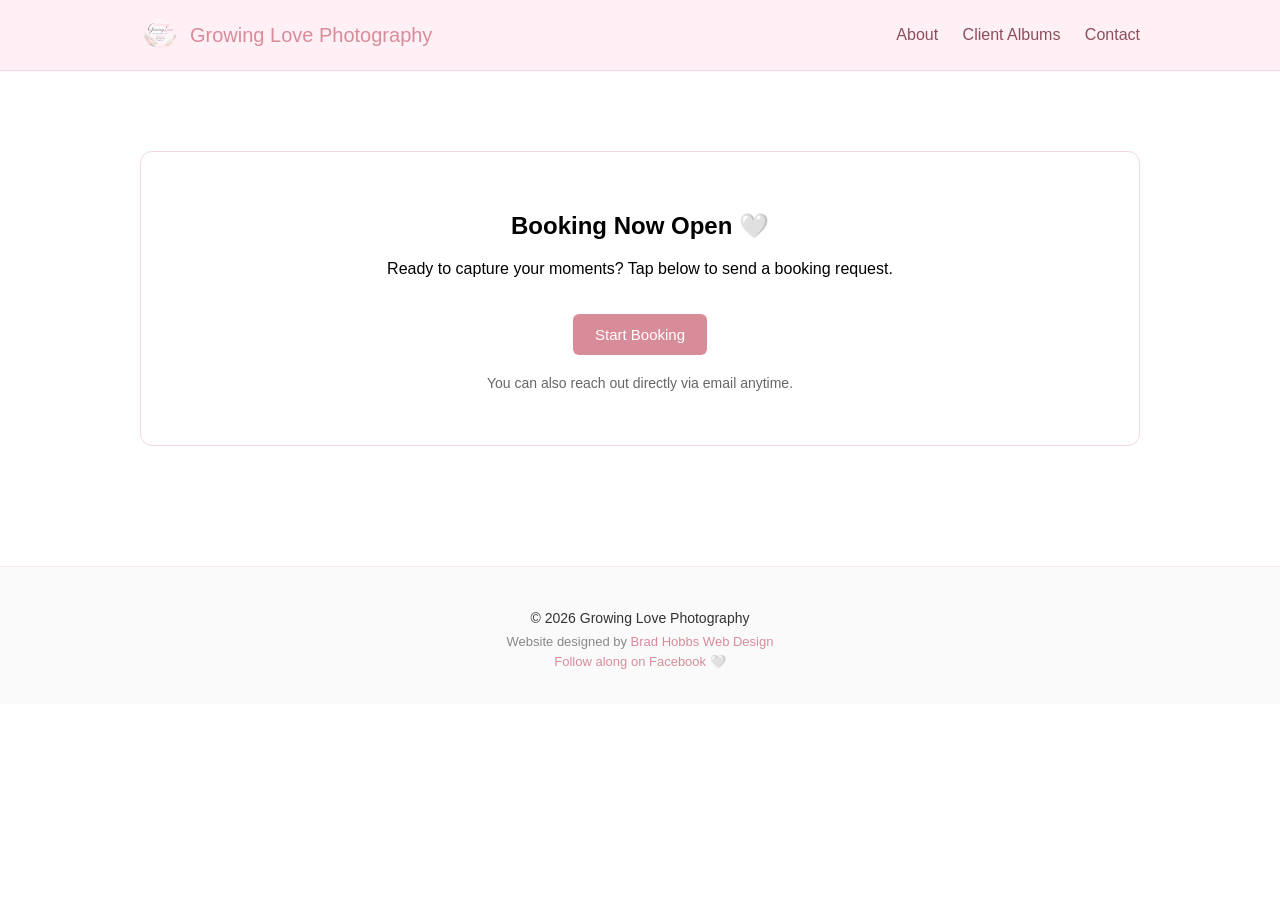
==== contact.html @ 384e5b33 "Update contact.html" ====
<!DOCTYPE html>
<html lang="en">
<head>
<meta charset="UTF-8">
<meta name="viewport" content="width=device-width, initial-scale=1.0">

<title>Contact | Growing Love Photography</title>

<style>
body {
    margin: 0;
    font-family: 'Segoe UI', sans-serif;
}

/* NAV */
nav {
    background: #fff0f5; /* soft pink */
    border-bottom: 1px solid #f3d6de;
}

.nav-inner {
    max-width: 1000px;
    margin: auto;
    padding: 15px 30px;
    display: flex;
    justify-content: space-between;
    align-items: center;
}

.logo-container {
    display: flex;
    align-items: center;
    gap: 10px;
}

.logo-container img {
    width: 40px;
    height: 40px;
    border-radius: 50%;
}

.logo-container span {
    font-size: 20px;
    color: #d88c9a;
}

nav a {
    margin-left: 20px;
    text-decoration: none;
    color: #8a4f5c;
    font-weight: 500;
}

    nav a:hover {
    color: #d88c9a;
}

.section {
    max-width: 1000px;
    margin: auto;
    padding: 80px 20px;
    text-align: center;
}

/* CARD */
.card {
     background: #ffffff;
    border: 1px solid #f3d6de;
    padding: 40px;
    border-radius: 12px;
}

/* BUTTON */
.email-btn {
    display: inline-block;
    margin-top: 20px;
    padding: 12px 22px;
    background: #d88c9a;
    color: white;
    text-decoration: none;
    border-radius: 6px;
    font-size: 15px;
}

    .email-btn:hover {
    opacity: 0.9;
}

/* FOOTER */
footer {
    background: #fafafa;
    margin-top: 40px;
    box-shadow: inset 0 1px 0 rgba(216,140,154,0.12);
}

.footer-inner {
    max-width: 1000px;
    margin: auto;
    padding: 30px 20px;
    text-align: center;
}

.footer-main {
    font-size: 14px;
    color: #333;
    margin-bottom: 8px;
}

.footer-sub {
    font-size: 13px;
    color: #888;
    margin: 5px 0;
}

footer a {
    color: #d88c9a;
    text-decoration: none;
    transition: opacity 0.2s ease;
}

footer a:hover {
    opacity: 0.7;
}
</style>
</head>

<body>

<!-- NAV -->
<nav>
    <div class="nav-inner">
        <div class="logo-container">
            <img src="logo.png" alt="Logo">
            <span>Growing Love Photography</span>
        </div>

        <div>
            <a href="index.html#about">About</a>
            <a href="index.html#albums">Client Albums</a>
            <a href="contact.html">Contact</a>
        </div>
    </div>
</nav>

<!-- CONTENT -->
<section class="section">
    <div class="card">
        <h2>Booking Now Open 🤍</h2>

        <p>
            Ready to capture your moments?  
            Tap below to send a booking request.
        </p>

        <!-- EMAIL BUTTON -->
        <a href="mailto:Samanthasr1994@gmail.com?subject=Booking Inquiry&body=Hi Samantha,%0A%0AI would love to book a session with Growing Love Photography.%0A%0AHere is my information:%0AName:%0APhone:%0ASession Type:%0APreferred Date:%0A%0AI look forward to hearing from you!"
           class="email-btn">
            Start Booking
        </a>

        <p style="margin-top:20px; font-size:14px; color:#666;">
            You can also reach out directly via email anytime.
        </p>
    </div>
</section>

<!-- FOOTER -->
<footer>
    <div class="footer-inner">
        <p class="footer-main">© <span id="year"></span> Growing Love Photography</p>

        <p class="footer-sub">
            Website designed by 
            <a href="https://brad-hobbswd.github.io/brad-hobbswd/" target="_blank">
                Brad Hobbs Web Design
            </a>
        </p>

        <p class="footer-sub">
            <a href="https://m.facebook.com/profile.php?id=61571003291121" target="_blank">
                Follow along on Facebook 🤍
            </a>
        </p>
    </div>
</footer>

<script>
document.getElementById("year").textContent = new Date().getFullYear();
</script>

</body>
</html>
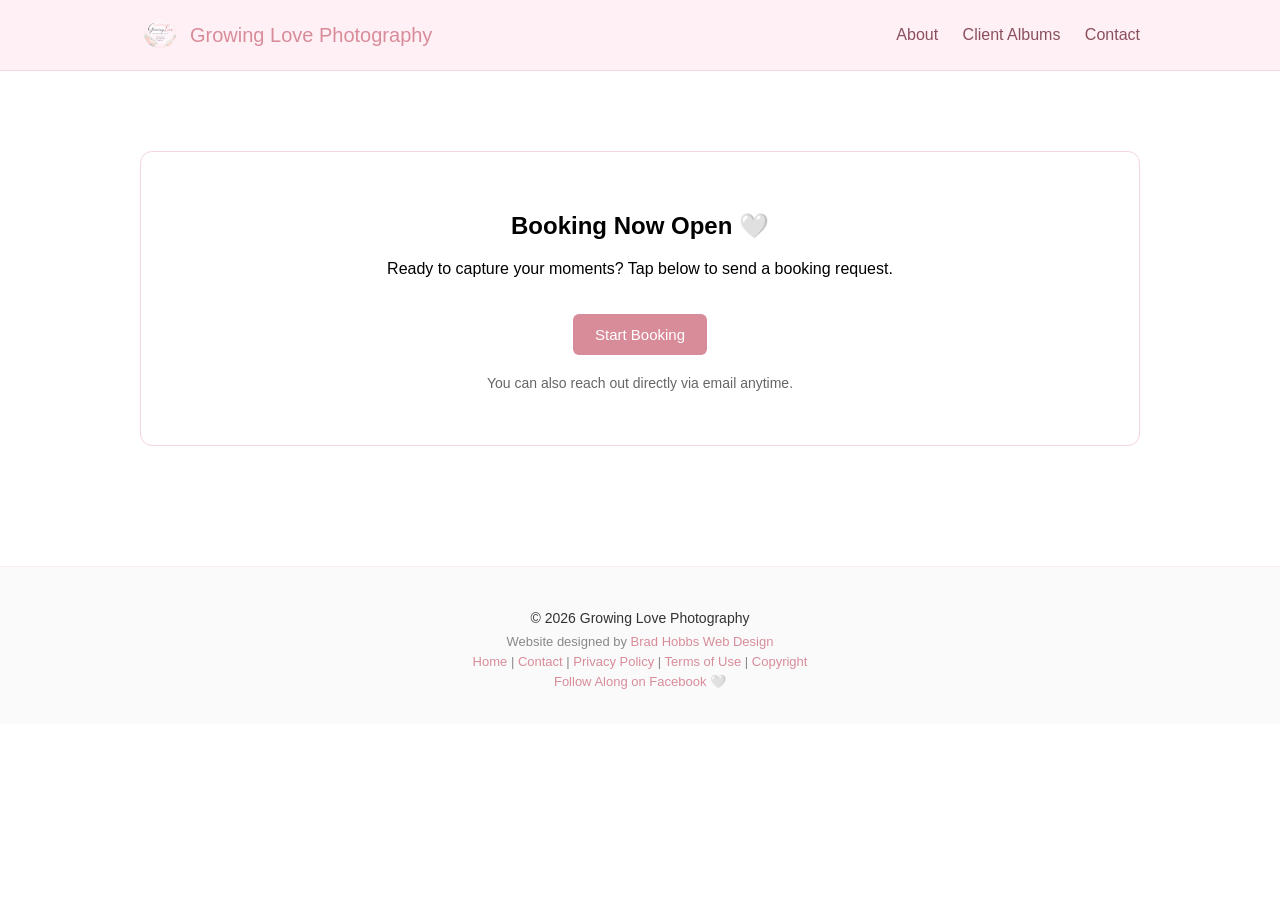
==== commit c0c1e100: "Update contact.html" ====
--- a/contact.html
+++ b/contact.html
@@ -167,20 +167,34 @@
 <!-- FOOTER -->
 <footer>
     <div class="footer-inner">
-        <p class="footer-main">© <span id="year"></span> Growing Love Photography</p>
+
+        <p class="footer-main">
+            © <span id="year"></span> Growing Love Photography
+        </p>
 
         <p class="footer-sub">
-            Website designed by 
-            <a href="https://brad-hobbswd.github.io/brad-hobbswd/" target="_blank">
+            Website designed by
+            <a href="https://brad-hobbswd.github.io/brad-hobbswd/" target="_blank" rel="noopener">
                 Brad Hobbs Web Design
             </a>
         </p>
 
         <p class="footer-sub">
-            <a href="https://m.facebook.com/profile.php?id=61571003291121" target="_blank">
-                Follow along on Facebook 🤍
+            <a href="index.html">Home</a> |
+            <a href="contact.html">Contact</a> |
+            <a href="privacy.html">Privacy Policy</a> |
+            <a href="terms.html">Terms of Use</a> |
+            <a href="copyright.html">Copyright</a>
+        </p>
+
+        <p class="footer-sub">
+            <a href="https://m.facebook.com/profile.php?id=61571003291121"
+               target="_blank"
+               rel="noopener">
+                Follow Along on Facebook 🤍
             </a>
         </p>
+
     </div>
 </footer>
 
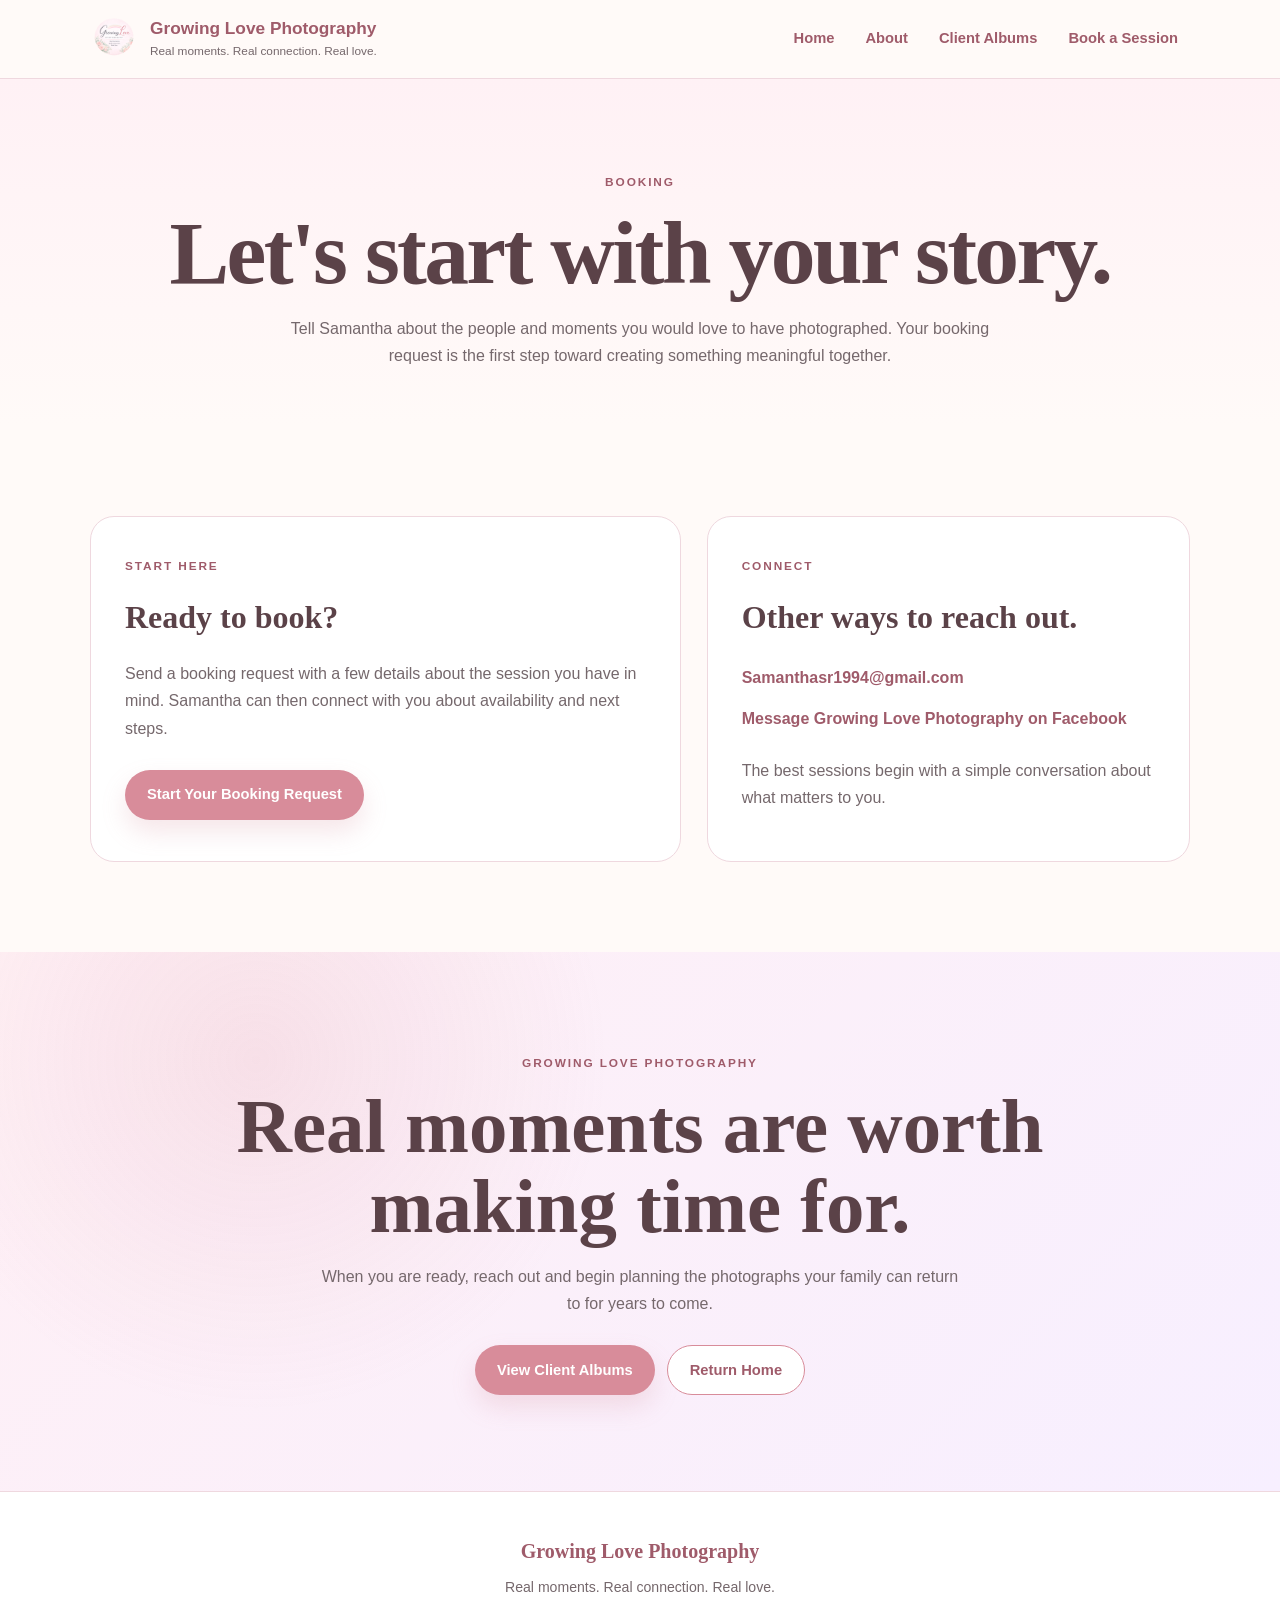
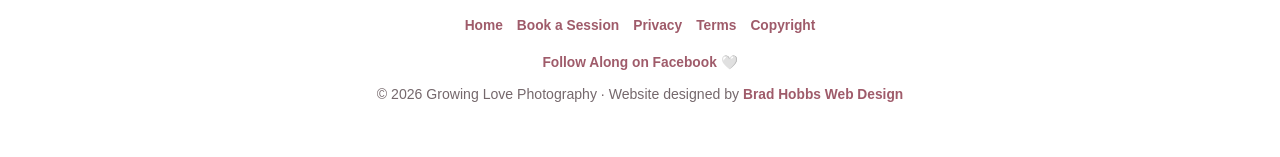
==== commit 277dfd97: "Redesign booking page with stronger conversion and contact experience" ====
--- a/contact.html
+++ b/contact.html
@@ -1,206 +1 @@
-<!DOCTYPE html>
-<html lang="en">
-<head>
-<meta charset="UTF-8">
-<meta name="viewport" content="width=device-width, initial-scale=1.0">
-
-<title>Contact | Growing Love Photography</title>
-
-<style>
-body {
-    margin: 0;
-    font-family: 'Segoe UI', sans-serif;
-}
-
-/* NAV */
-nav {
-    background: #fff0f5; /* soft pink */
-    border-bottom: 1px solid #f3d6de;
-}
-
-.nav-inner {
-    max-width: 1000px;
-    margin: auto;
-    padding: 15px 30px;
-    display: flex;
-    justify-content: space-between;
-    align-items: center;
-}
-
-.logo-container {
-    display: flex;
-    align-items: center;
-    gap: 10px;
-}
-
-.logo-container img {
-    width: 40px;
-    height: 40px;
-    border-radius: 50%;
-}
-
-.logo-container span {
-    font-size: 20px;
-    color: #d88c9a;
-}
-
-nav a {
-    margin-left: 20px;
-    text-decoration: none;
-    color: #8a4f5c;
-    font-weight: 500;
-}
-
-    nav a:hover {
-    color: #d88c9a;
-}
-
-.section {
-    max-width: 1000px;
-    margin: auto;
-    padding: 80px 20px;
-    text-align: center;
-}
-
-/* CARD */
-.card {
-     background: #ffffff;
-    border: 1px solid #f3d6de;
-    padding: 40px;
-    border-radius: 12px;
-}
-
-/* BUTTON */
-.email-btn {
-    display: inline-block;
-    margin-top: 20px;
-    padding: 12px 22px;
-    background: #d88c9a;
-    color: white;
-    text-decoration: none;
-    border-radius: 6px;
-    font-size: 15px;
-}
-
-    .email-btn:hover {
-    opacity: 0.9;
-}
-
-/* FOOTER */
-footer {
-    background: #fafafa;
-    margin-top: 40px;
-    box-shadow: inset 0 1px 0 rgba(216,140,154,0.12);
-}
-
-.footer-inner {
-    max-width: 1000px;
-    margin: auto;
-    padding: 30px 20px;
-    text-align: center;
-}
-
-.footer-main {
-    font-size: 14px;
-    color: #333;
-    margin-bottom: 8px;
-}
-
-.footer-sub {
-    font-size: 13px;
-    color: #888;
-    margin: 5px 0;
-}
-
-footer a {
-    color: #d88c9a;
-    text-decoration: none;
-    transition: opacity 0.2s ease;
-}
-
-footer a:hover {
-    opacity: 0.7;
-}
-</style>
-</head>
-
-<body>
-
-<!-- NAV -->
-<nav>
-    <div class="nav-inner">
-        <div class="logo-container">
-            <img src="logo.png" alt="Logo">
-            <span>Growing Love Photography</span>
-        </div>
-
-        <div>
-            <a href="index.html#about">About</a>
-            <a href="index.html#albums">Client Albums</a>
-            <a href="contact.html">Contact</a>
-        </div>
-    </div>
-</nav>
-
-<!-- CONTENT -->
-<section class="section">
-    <div class="card">
-        <h2>Booking Now Open 🤍</h2>
-
-        <p>
-            Ready to capture your moments?  
-            Tap below to send a booking request.
-        </p>
-
-        <!-- EMAIL BUTTON -->
-        <a href="mailto:Samanthasr1994@gmail.com?subject=Booking Inquiry&body=Hi Samantha,%0A%0AI would love to book a session with Growing Love Photography.%0A%0AHere is my information:%0AName:%0APhone:%0ASession Type:%0APreferred Date:%0A%0AI look forward to hearing from you!"
-           class="email-btn">
-            Start Booking
-        </a>
-
-        <p style="margin-top:20px; font-size:14px; color:#666;">
-            You can also reach out directly via email anytime.
-        </p>
-    </div>
-</section>
-
-<!-- FOOTER -->
-<footer>
-    <div class="footer-inner">
-
-        <p class="footer-main">
-            © <span id="year"></span> Growing Love Photography
-        </p>
-
-        <p class="footer-sub">
-            Website designed by
-            <a href="https://brad-hobbswd.github.io/brad-hobbswd/" target="_blank" rel="noopener">
-                Brad Hobbs Web Design
-            </a>
-        </p>
-
-        <p class="footer-sub">
-            <a href="index.html">Home</a> |
-            <a href="contact.html">Contact</a> |
-            <a href="privacy.html">Privacy Policy</a> |
-            <a href="terms.html">Terms of Use</a> |
-            <a href="copyright.html">Copyright</a>
-        </p>
-
-        <p class="footer-sub">
-            <a href="https://m.facebook.com/profile.php?id=61571003291121"
-               target="_blank"
-               rel="noopener">
-                Follow Along on Facebook 🤍
-            </a>
-        </p>
-
-    </div>
-</footer>
-
-<script>
-document.getElementById("year").textContent = new Date().getFullYear();
-</script>
-
-</body>
-</html>
+<!DOCTYPE html><html lang="en"><head><meta charset="UTF-8"><meta name="viewport" content="width=device-width,initial-scale=1"><meta name="description" content="Contact Growing Love Photography to begin planning your photography session."><meta name="theme-color" content="#d88c9a"><link rel="icon" href="logo.png"><link rel="stylesheet" href="styles.css"><title>Book a Session | Growing Love Photography</title></head><body><header class="site-header"><div class="nav"><a class="brand" href="index.html"><img src="logo.png" alt="Growing Love Photography logo"><span><strong>Growing Love Photography</strong><span>Real moments. Real connection. Real love.</span></span></a><button class="menu-toggle" onclick="toggleMenu()" aria-label="Open navigation">☰</button><nav class="nav-links" id="navLinks"><a href="index.html">Home</a><a href="#about">About</a><a href="#albums">Client Albums</a><a href="contact.html">Book a Session</a></nav></div></header><main><section class="page-hero"><div class="container"><div class="eyebrow">Booking</div><h1 class="page-title">Let's start with your story.</h1><p>Tell Samantha about the people and moments you would love to have photographed. Your booking request is the first step toward creating something meaningful together.</p></div></section><section class="section"><div class="container contact-grid"><div class="contact-card"><div class="eyebrow">Start Here</div><h2>Ready to book?</h2><p>Send a booking request with a few details about the session you have in mind. Samantha can then connect with you about availability and next steps.</p><div class="btn-row"><a class="btn btn-primary" href="mailto:Samanthasr1994@gmail.com?subject=Growing%20Love%20Photography%20Booking%20Inquiry&body=Hi%20Samantha%2C%0A%0AI%20would%20love%20to%20book%20a%20session%20with%20Growing%20Love%20Photography.%0A%0AName%3A%0APhone%3A%0ASession%20or%20occasion%3A%0APreferred%20date%20or%20timeframe%3A%0AAnything%20you%20would%20like%20me%20to%20know%3A%0A%0AThank%20you!">Start Your Booking Request</a></div></div><aside class="info-card"><div class="eyebrow">Connect</div><h2>Other ways to reach out.</h2><div class="info-list"><a href="mailto:Samanthasr1994@gmail.com">Samanthasr1994@gmail.com</a><a href="https://m.facebook.com/profile.php?id=61571003291121" target="_blank" rel="noopener">Message Growing Love Photography on Facebook</a></div><p style="margin-top:24px">The best sessions begin with a simple conversation about what matters to you.</p></aside></div></section><section class="cta"><div class="container cta-box"><div class="eyebrow">Growing Love Photography</div><h2>Real moments are worth making time for.</h2><p>When you are ready, reach out and begin planning the photographs your family can return to for years to come.</p><div class="btn-row" style="justify-content:center"><a class="btn btn-primary" href="index.html#albums">View Client Albums</a><a class="btn btn-secondary" href="index.html">Return Home</a></div></div></section></main><footer class="site-footer"><div class="footer"><strong>Growing Love Photography</strong><p>Real moments. Real connection. Real love.</p><div class="footer-links"><a href="index.html">Home</a><a href="contact.html">Book a Session</a><a href="privacy.html">Privacy</a><a href="terms.html">Terms</a><a href="copyright.html">Copyright</a></div><p><a href="https://m.facebook.com/profile.php?id=61571003291121" target="_blank" rel="noopener">Follow Along on Facebook 🤍</a></p><p>© <span id="year"></span> Growing Love Photography · Website designed by <a href="https://brad-hobbswd.github.io/brad-hobbswd/" target="_blank" rel="noopener">Brad Hobbs Web Design</a></p></div></footer><script>function toggleMenu(){document.getElementById("navLinks").classList.toggle("active")}document.getElementById("year").textContent=new Date().getFullYear();</script></body></html>
--- a/styles.css
+++ b/styles.css
@@ -0,0 +1 @@
+:root{--rose:#d88c9a;--rose-deep:#9f5b6a;--blush:#fff1f5;--cream:#fffaf8;--lavender:#f4edff;--ink:#3f3538;--muted:#75686c;--line:#efd8df;--white:#fff}*{box-sizing:border-box}html{scroll-behavior:smooth}body{margin:0;font-family:"Segoe UI",Arial,sans-serif;color:var(--ink);background:var(--cream);line-height:1.7}img{display:block;max-width:100%}a{color:inherit}.container{width:min(1100px,calc(100% - 40px));margin:auto}.site-header{position:sticky;top:0;z-index:100;background:rgba(255,250,248,.94);backdrop-filter:blur(12px);border-bottom:1px solid var(--line)}.nav{width:min(1100px,calc(100% - 40px));min-height:78px;margin:auto;display:flex;align-items:center;justify-content:space-between;gap:22px}.brand{display:flex;align-items:center;gap:12px;text-decoration:none}.brand img{width:48px;height:48px;object-fit:contain;border-radius:50%}.brand strong{display:block;color:var(--rose-deep);font-size:1.08rem;line-height:1.1}.brand span{display:block;font-size:.74rem;color:var(--muted);margin-top:3px}.nav-links{display:flex;align-items:center;gap:7px}.nav-links a{text-decoration:none;color:var(--rose-deep);font-weight:700;font-size:.92rem;padding:9px 12px;border-radius:999px}.nav-links a:hover,.nav-links a.active{background:var(--blush);color:var(--rose)}.menu-toggle{display:none;background:transparent;border:0;font-size:1.45rem;color:var(--rose-deep)}.hero{padding:28px 0 82px;background:linear-gradient(180deg,#fff5f7 0%,var(--cream) 82%)}.hero-grid{display:grid;grid-template-columns:1.05fr .95fr;gap:56px;align-items:center}.eyebrow{display:inline-block;color:var(--rose-deep);font-size:.74rem;font-weight:850;letter-spacing:.16em;text-transform:uppercase;margin-bottom:14px}.hero h1,.section-title,.page-title{font-family:Georgia,serif;color:#5b4248;line-height:1.04;letter-spacing:-.03em}.hero h1{font-size:clamp(3rem,6vw,5.7rem);margin:0 0 22px}.hero p{color:var(--muted);font-size:1.08rem;max-width:620px}.hero-art{position:relative}.hero-art img{width:100%;min-height:440px;object-fit:cover;border-radius:28px;box-shadow:0 24px 60px rgba(111,69,80,.16)}.hero-note{position:absolute;left:-24px;bottom:26px;max-width:250px;background:var(--white);border:1px solid var(--line);border-radius:18px;padding:18px 20px;box-shadow:0 16px 38px rgba(111,69,80,.12)}.hero-note strong{display:block;color:var(--rose-deep);font-family:Georgia,serif;font-size:1.1rem}.hero-note span{display:block;color:var(--muted);font-size:.84rem;line-height:1.45;margin-top:4px}.btn-row{display:flex;gap:12px;flex-wrap:wrap;margin-top:28px}.btn{display:inline-flex;align-items:center;justify-content:center;min-height:50px;padding:0 22px;border-radius:999px;text-decoration:none;font-weight:800;font-size:.92rem;transition:.2s}.btn:hover{transform:translateY(-2px)}.btn-primary{background:var(--rose);color:#fff;box-shadow:0 12px 25px rgba(216,140,154,.22)}.btn-secondary{border:1px solid var(--rose);color:var(--rose-deep);background:#fff}.trust-bar{background:#fff;border-top:1px solid var(--line);border-bottom:1px solid var(--line)}.trust-items{display:grid;grid-template-columns:repeat(3,1fr);gap:20px;padding:23px 0}.trust-item{text-align:center}.trust-item strong{display:block;color:var(--rose-deep);font-family:Georgia,serif;font-size:1.05rem}.trust-item span{display:block;color:var(--muted);font-size:.85rem}.section{padding:90px 0}.section-soft{background:linear-gradient(180deg,var(--blush),#fff)}.section-lavender{background:linear-gradient(180deg,var(--lavender),#fff)}.section-head{max-width:720px;margin:0 auto 44px;text-align:center}.section-title{font-size:clamp(2.5rem,5vw,4.4rem);margin:0 0 16px}.section-head p,.copy p{color:var(--muted)}.story-grid{display:grid;grid-template-columns:.85fr 1.15fr;gap:56px;align-items:center}.story-photo{padding:10px;background:#fff;border:1px solid var(--line);border-radius:28px;box-shadow:0 20px 45px rgba(111,69,80,.08)}.story-photo img{width:100%;border-radius:20px;max-height:620px;object-fit:cover}.copy h2{font-family:Georgia,serif;font-size:clamp(2.2rem,4vw,3.8rem);line-height:1.08;color:#5b4248;margin:0 0 18px}.copy p{margin:0 0 15px}.specialties{display:grid;grid-template-columns:repeat(3,1fr);gap:18px}.specialty{overflow:hidden;background:#fff;border:1px solid var(--line);border-radius:22px;box-shadow:0 12px 28px rgba(111,69,80,.06)}.specialty img{width:100%;height:280px;object-fit:cover}.specialty div{padding:22px}.specialty h3{font-family:Georgia,serif;color:#5b4248;font-size:1.5rem;margin:0 0 7px}.specialty p{margin:0;color:var(--muted);font-size:.93rem}.process{display:grid;grid-template-columns:repeat(3,1fr);gap:18px}.process-card{background:#fff;border:1px solid var(--line);border-radius:20px;padding:28px}.process-card .num{color:var(--rose);font-weight:900;font-size:.76rem;letter-spacing:.14em}.process-card h3{font-family:Georgia,serif;font-size:1.45rem;color:#5b4248;margin:14px 0 8px}.process-card p{margin:0;color:var(--muted);font-size:.94rem}.albums{display:grid;grid-template-columns:repeat(3,1fr);gap:22px}.album{background:#fff;border:1px solid var(--line);border-radius:22px;padding:10px;text-align:left;overflow:hidden;box-shadow:0 12px 28px rgba(111,69,80,.06);cursor:pointer;transition:.2s}.album:hover{transform:translateY(-4px)}.album img{width:100%;height:270px;object-fit:cover;border-radius:15px}.album-copy{padding:16px 10px 10px}.album-copy strong{display:block;font-family:Georgia,serif;font-size:1.25rem;color:#5b4248}.album-copy span{color:var(--muted);font-size:.88rem}.cta{padding:96px 0;background:radial-gradient(circle at 20% 20%,rgba(216,140,154,.16),transparent 22rem),linear-gradient(135deg,#fff0f5,#f7efff)}.cta-box{max-width:820px;margin:auto;text-align:center}.cta-box h2{font-family:Georgia,serif;font-size:clamp(2.8rem,6vw,5rem);line-height:1.04;color:#5b4248;margin:0 0 16px}.cta-box p{color:var(--muted);max-width:650px;margin:auto}.contact-grid{display:grid;grid-template-columns:1.1fr .9fr;gap:26px}.contact-card,.info-card{background:#fff;border:1px solid var(--line);border-radius:24px;padding:34px}.contact-card h2,.info-card h2{font-family:Georgia,serif;color:#5b4248;font-size:2rem;margin:0 0 12px}.contact-card p,.info-card p{color:var(--muted)}.info-list{display:grid;gap:14px;margin-top:20px}.info-list a{color:var(--rose-deep);font-weight:700;text-decoration:none}.page-hero{padding:88px 0 56px;text-align:center;background:linear-gradient(180deg,var(--blush),var(--cream))}.page-title{font-size:clamp(3rem,7vw,5.8rem);margin:0 0 16px}.page-hero p{max-width:700px;margin:auto;color:var(--muted)}.legal{max-width:850px;margin:auto;padding:70px 0}.legal h2{font-family:Georgia,serif;color:var(--rose-deep);margin-top:34px}.legal p,.legal li{color:#5f5558}.gallery-page{padding:36px 0 70px}.gallery-banner{width:100%;max-height:430px;object-fit:cover;border-radius:24px}.back-link{display:inline-block;color:var(--rose-deep);font-weight:800;text-decoration:none;margin-bottom:18px}.gallery-actions{display:flex;justify-content:center;gap:12px;flex-wrap:wrap;margin:28px 0}.gallery-actions button{border:1px solid var(--rose);background:#fff;color:var(--rose-deep);border-radius:999px;padding:12px 18px;font-weight:800;cursor:pointer}.gallery-actions button:last-child{background:var(--rose);color:#fff}.gallery{display:grid;grid-template-columns:repeat(4,1fr);gap:14px}.gallery img{width:100%;height:270px;object-fit:cover;border-radius:14px;cursor:pointer;transition:.2s}.gallery img:hover{transform:scale(1.02)}#slideshow{display:none;position:fixed;inset:0;background:rgba(24,18,20,.96);justify-content:center;align-items:center;z-index:9999}#slideshow img{max-width:88%;max-height:84%;border-radius:16px;object-fit:contain}.nav-btn,.close{position:absolute;color:#fff;cursor:pointer;font-size:2rem}.prev{left:24px}.next{right:24px}.close{right:24px;top:18px}.site-footer{background:#fff;border-top:1px solid var(--line)}.footer{width:min(1100px,calc(100% - 40px));margin:auto;padding:42px 0;text-align:center}.footer strong{display:block;color:var(--rose-deep);font-family:Georgia,serif;font-size:1.25rem}.footer p{color:var(--muted);font-size:.88rem;margin:8px 0}.footer-links{display:flex;justify-content:center;gap:14px;flex-wrap:wrap;margin:14px 0}.footer a{color:var(--rose-deep);text-decoration:none;font-size:.86rem;font-weight:700}.modal{display:none;position:fixed;inset:0;background:rgba(30,20,24,.58);align-items:center;justify-content:center;z-index:9999}.modal-content{background:#fff;padding:30px;border-radius:22px;text-align:center;width:min(420px,calc(100% - 40px));box-shadow:0 25px 60px rgba(0,0,0,.18)}.modal-content input{width:100%;padding:13px;border:1px solid var(--line);border-radius:12px;margin:14px 0;font:inherit}.modal-content button{background:var(--rose);color:#fff;border:0;border-radius:999px;padding:12px 20px;font-weight:800;cursor:pointer}@media(max-width:900px){.hero-grid,.story-grid,.contact-grid{grid-template-columns:1fr;gap:36px}.hero{padding-top:46px}.hero-art{order:-1}.hero-note{left:18px}.specialties,.albums,.process{grid-template-columns:1fr 1fr}.gallery{grid-template-columns:repeat(2,1fr)}}@media(max-width:680px){.container,.nav,.footer{width:min(100% - 28px,1100px)}.nav{min-height:68px}.menu-toggle{display:block}.nav-links{display:none;position:absolute;left:14px;right:14px;top:68px;background:#fff;border:1px solid var(--line);padding:12px;flex-direction:column;box-shadow:0 18px 40px rgba(111,69,80,.12)}.nav-links.active{display:flex}.nav-links a{text-align:center}.hero h1{font-size:3.4rem}.hero-art img{min-height:350px}.hero-note{position:static;margin:14px 14px 0}.trust-items,.specialties,.albums,.process{grid-template-columns:1fr}.section{padding:70px 0}.gallery{grid-template-columns:1fr}.gallery img{height:auto;max-height:none}.gallery-banner{border-radius:18px}.prev{left:10px}.next{right:10px}}
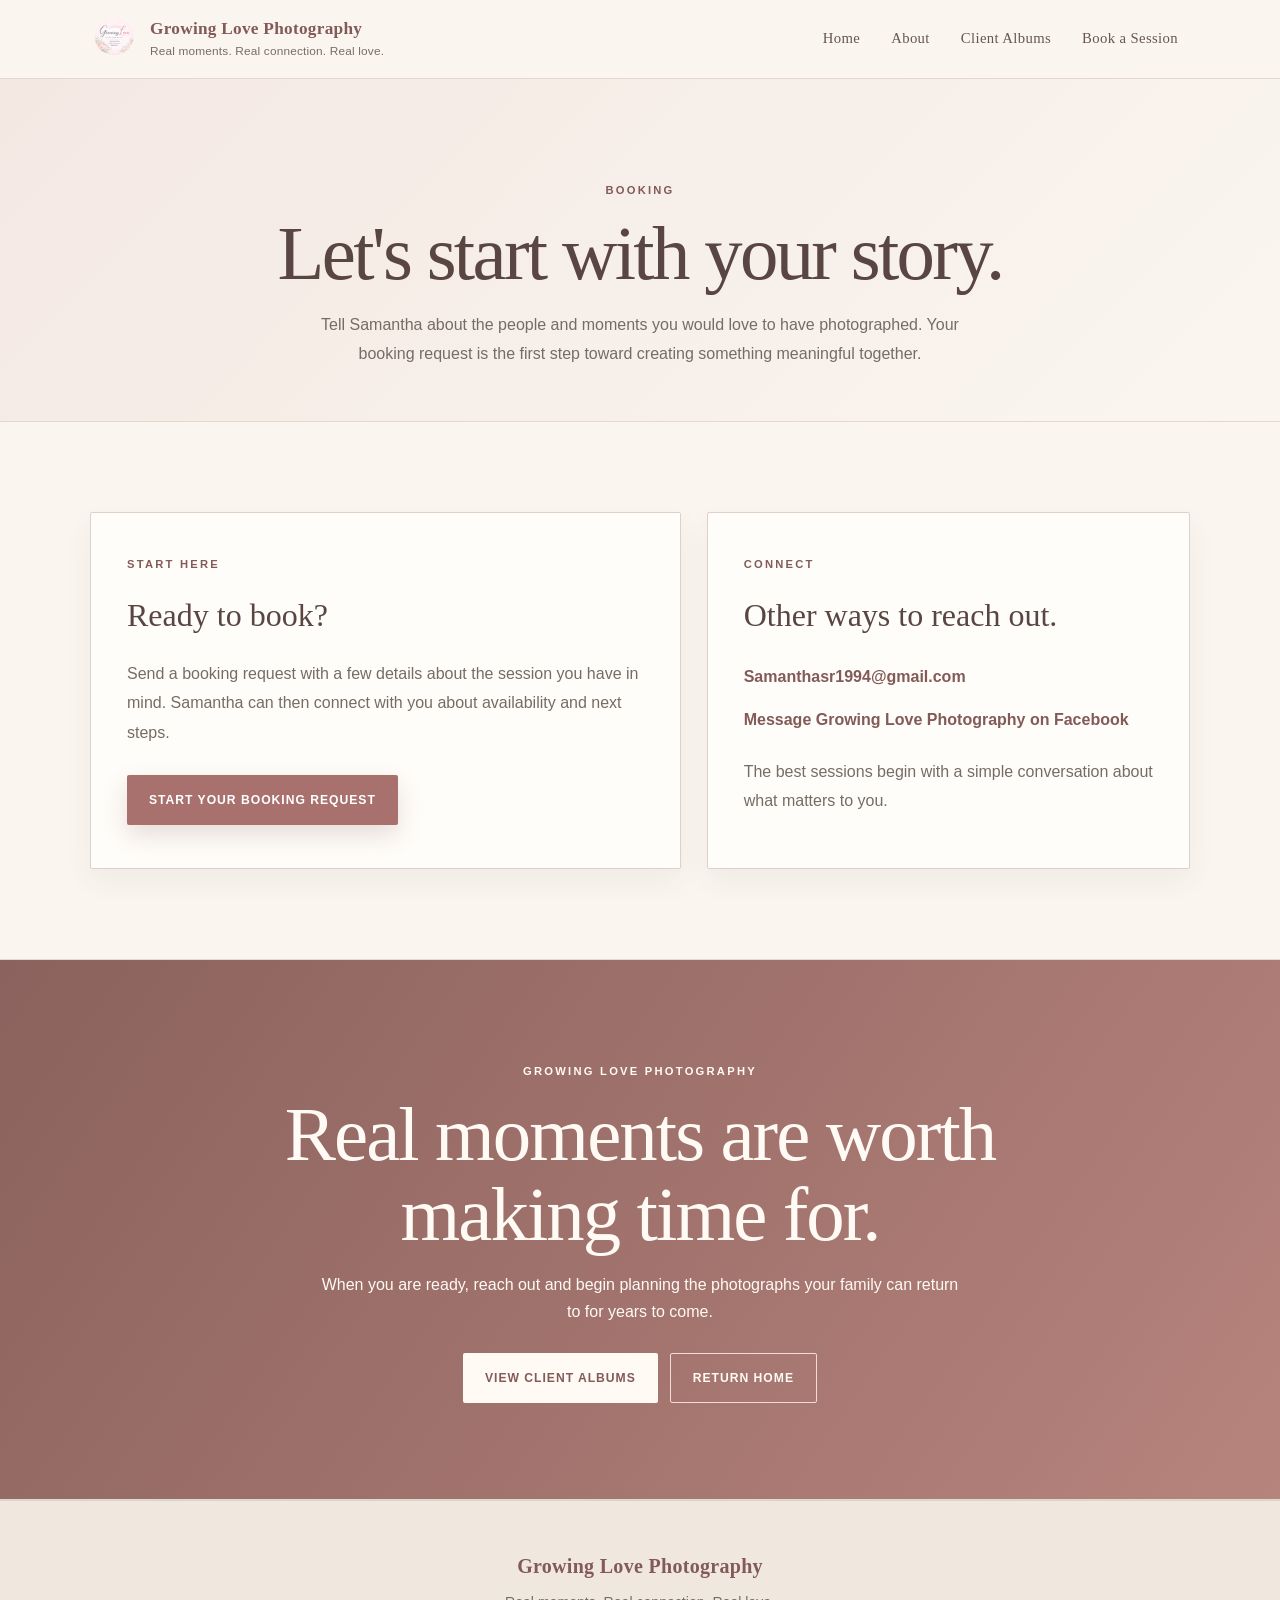
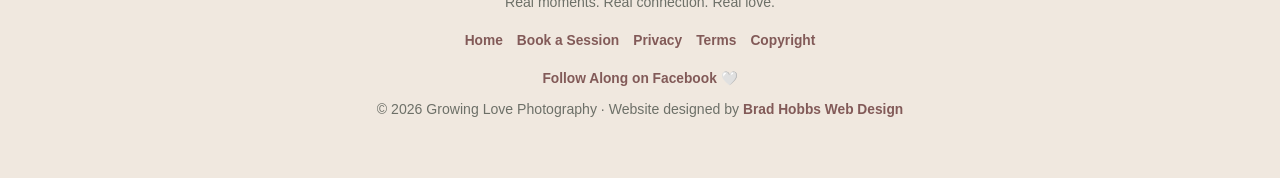
==== commit cdc88f1c: "Refresh contact page for editorial design system" ====
--- a/contact.html
+++ b/contact.html
@@ -1 +1 @@
-<!DOCTYPE html><html lang="en"><head><meta charset="UTF-8"><meta name="viewport" content="width=device-width,initial-scale=1"><meta name="description" content="Contact Growing Love Photography to begin planning your photography session."><meta name="theme-color" content="#d88c9a"><link rel="icon" href="logo.png"><link rel="stylesheet" href="styles.css"><title>Book a Session | Growing Love Photography</title></head><body><header class="site-header"><div class="nav"><a class="brand" href="index.html"><img src="logo.png" alt="Growing Love Photography logo"><span><strong>Growing Love Photography</strong><span>Real moments. Real connection. Real love.</span></span></a><button class="menu-toggle" onclick="toggleMenu()" aria-label="Open navigation">☰</button><nav class="nav-links" id="navLinks"><a href="index.html">Home</a><a href="#about">About</a><a href="#albums">Client Albums</a><a href="contact.html">Book a Session</a></nav></div></header><main><section class="page-hero"><div class="container"><div class="eyebrow">Booking</div><h1 class="page-title">Let's start with your story.</h1><p>Tell Samantha about the people and moments you would love to have photographed. Your booking request is the first step toward creating something meaningful together.</p></div></section><section class="section"><div class="container contact-grid"><div class="contact-card"><div class="eyebrow">Start Here</div><h2>Ready to book?</h2><p>Send a booking request with a few details about the session you have in mind. Samantha can then connect with you about availability and next steps.</p><div class="btn-row"><a class="btn btn-primary" href="mailto:Samanthasr1994@gmail.com?subject=Growing%20Love%20Photography%20Booking%20Inquiry&body=Hi%20Samantha%2C%0A%0AI%20would%20love%20to%20book%20a%20session%20with%20Growing%20Love%20Photography.%0A%0AName%3A%0APhone%3A%0ASession%20or%20occasion%3A%0APreferred%20date%20or%20timeframe%3A%0AAnything%20you%20would%20like%20me%20to%20know%3A%0A%0AThank%20you!">Start Your Booking Request</a></div></div><aside class="info-card"><div class="eyebrow">Connect</div><h2>Other ways to reach out.</h2><div class="info-list"><a href="mailto:Samanthasr1994@gmail.com">Samanthasr1994@gmail.com</a><a href="https://m.facebook.com/profile.php?id=61571003291121" target="_blank" rel="noopener">Message Growing Love Photography on Facebook</a></div><p style="margin-top:24px">The best sessions begin with a simple conversation about what matters to you.</p></aside></div></section><section class="cta"><div class="container cta-box"><div class="eyebrow">Growing Love Photography</div><h2>Real moments are worth making time for.</h2><p>When you are ready, reach out and begin planning the photographs your family can return to for years to come.</p><div class="btn-row" style="justify-content:center"><a class="btn btn-primary" href="index.html#albums">View Client Albums</a><a class="btn btn-secondary" href="index.html">Return Home</a></div></div></section></main><footer class="site-footer"><div class="footer"><strong>Growing Love Photography</strong><p>Real moments. Real connection. Real love.</p><div class="footer-links"><a href="index.html">Home</a><a href="contact.html">Book a Session</a><a href="privacy.html">Privacy</a><a href="terms.html">Terms</a><a href="copyright.html">Copyright</a></div><p><a href="https://m.facebook.com/profile.php?id=61571003291121" target="_blank" rel="noopener">Follow Along on Facebook 🤍</a></p><p>© <span id="year"></span> Growing Love Photography · Website designed by <a href="https://brad-hobbswd.github.io/brad-hobbswd/" target="_blank" rel="noopener">Brad Hobbs Web Design</a></p></div></footer><script>function toggleMenu(){document.getElementById("navLinks").classList.toggle("active")}document.getElementById("year").textContent=new Date().getFullYear();</script></body></html>+<!DOCTYPE html><html lang="en"><head><meta charset="UTF-8"><meta name="viewport" content="width=device-width,initial-scale=1"><meta name="description" content="Contact Growing Love Photography to begin planning your photography session."><meta name="theme-color" content="#faf6ef"><link rel="icon" href="logo.png"><link rel="stylesheet" href="styles.css?v=20261026-editorial-sitewide"><title>Book a Session | Growing Love Photography</title></head><body><header class="site-header"><div class="nav"><a class="brand" href="index.html"><img src="logo.png" alt="Growing Love Photography logo"><span><strong>Growing Love Photography</strong><span>Real moments. Real connection. Real love.</span></span></a><button class="menu-toggle" onclick="toggleMenu()" aria-label="Open navigation">☰</button><nav class="nav-links" id="navLinks"><a href="index.html">Home</a><a href="#about">About</a><a href="#albums">Client Albums</a><a href="contact.html">Book a Session</a></nav></div></header><main><section class="page-hero"><div class="container"><div class="eyebrow">Booking</div><h1 class="page-title">Let's start with your story.</h1><p>Tell Samantha about the people and moments you would love to have photographed. Your booking request is the first step toward creating something meaningful together.</p></div></section><section class="section"><div class="container contact-grid"><div class="contact-card"><div class="eyebrow">Start Here</div><h2>Ready to book?</h2><p>Send a booking request with a few details about the session you have in mind. Samantha can then connect with you about availability and next steps.</p><div class="btn-row"><a class="btn btn-primary" href="mailto:Samanthasr1994@gmail.com?subject=Growing%20Love%20Photography%20Booking%20Inquiry&body=Hi%20Samantha%2C%0A%0AI%20would%20love%20to%20book%20a%20session%20with%20Growing%20Love%20Photography.%0A%0AName%3A%0APhone%3A%0ASession%20or%20occasion%3A%0APreferred%20date%20or%20timeframe%3A%0AAnything%20you%20would%20like%20me%20to%20know%3A%0A%0AThank%20you!">Start Your Booking Request</a></div></div><aside class="info-card"><div class="eyebrow">Connect</div><h2>Other ways to reach out.</h2><div class="info-list"><a href="mailto:Samanthasr1994@gmail.com">Samanthasr1994@gmail.com</a><a href="https://m.facebook.com/profile.php?id=61571003291121" target="_blank" rel="noopener">Message Growing Love Photography on Facebook</a></div><p style="margin-top:24px">The best sessions begin with a simple conversation about what matters to you.</p></aside></div></section><section class="cta"><div class="container cta-box"><div class="eyebrow">Growing Love Photography</div><h2>Real moments are worth making time for.</h2><p>When you are ready, reach out and begin planning the photographs your family can return to for years to come.</p><div class="btn-row" style="justify-content:center"><a class="btn btn-primary" href="index.html#albums">View Client Albums</a><a class="btn btn-secondary" href="index.html">Return Home</a></div></div></section></main><footer class="site-footer"><div class="footer"><strong>Growing Love Photography</strong><p>Real moments. Real connection. Real love.</p><div class="footer-links"><a href="index.html">Home</a><a href="contact.html">Book a Session</a><a href="privacy.html">Privacy</a><a href="terms.html">Terms</a><a href="copyright.html">Copyright</a></div><p><a href="https://m.facebook.com/profile.php?id=61571003291121" target="_blank" rel="noopener">Follow Along on Facebook 🤍</a></p><p>© <span id="year"></span> Growing Love Photography · Website designed by <a href="https://brad-hobbswd.github.io/brad-hobbswd/" target="_blank" rel="noopener">Brad Hobbs Web Design</a></p></div></footer><script>function toggleMenu(){document.getElementById("navLinks").classList.toggle("active")}document.getElementById("year").textContent=new Date().getFullYear();</script></body></html>
--- a/styles.css
+++ b/styles.css
@@ -1 +1,1460 @@
-:root{--rose:#d88c9a;--rose-deep:#9f5b6a;--blush:#fff1f5;--cream:#fffaf8;--lavender:#f4edff;--ink:#3f3538;--muted:#75686c;--line:#efd8df;--white:#fff}*{box-sizing:border-box}html{scroll-behavior:smooth}body{margin:0;font-family:"Segoe UI",Arial,sans-serif;color:var(--ink);background:var(--cream);line-height:1.7}img{display:block;max-width:100%}a{color:inherit}.container{width:min(1100px,calc(100% - 40px));margin:auto}.site-header{position:sticky;top:0;z-index:100;background:rgba(255,250,248,.94);backdrop-filter:blur(12px);border-bottom:1px solid var(--line)}.nav{width:min(1100px,calc(100% - 40px));min-height:78px;margin:auto;display:flex;align-items:center;justify-content:space-between;gap:22px}.brand{display:flex;align-items:center;gap:12px;text-decoration:none}.brand img{width:48px;height:48px;object-fit:contain;border-radius:50%}.brand strong{display:block;color:var(--rose-deep);font-size:1.08rem;line-height:1.1}.brand span{display:block;font-size:.74rem;color:var(--muted);margin-top:3px}.nav-links{display:flex;align-items:center;gap:7px}.nav-links a{text-decoration:none;color:var(--rose-deep);font-weight:700;font-size:.92rem;padding:9px 12px;border-radius:999px}.nav-links a:hover,.nav-links a.active{background:var(--blush);color:var(--rose)}.menu-toggle{display:none;background:transparent;border:0;font-size:1.45rem;color:var(--rose-deep)}.hero{padding:28px 0 82px;background:linear-gradient(180deg,#fff5f7 0%,var(--cream) 82%)}.hero-grid{display:grid;grid-template-columns:1.05fr .95fr;gap:56px;align-items:center}.eyebrow{display:inline-block;color:var(--rose-deep);font-size:.74rem;font-weight:850;letter-spacing:.16em;text-transform:uppercase;margin-bottom:14px}.hero h1,.section-title,.page-title{font-family:Georgia,serif;color:#5b4248;line-height:1.04;letter-spacing:-.03em}.hero h1{font-size:clamp(3rem,6vw,5.7rem);margin:0 0 22px}.hero p{color:var(--muted);font-size:1.08rem;max-width:620px}.hero-art{position:relative}.hero-art img{width:100%;min-height:440px;object-fit:cover;border-radius:28px;box-shadow:0 24px 60px rgba(111,69,80,.16)}.hero-note{position:absolute;left:-24px;bottom:26px;max-width:250px;background:var(--white);border:1px solid var(--line);border-radius:18px;padding:18px 20px;box-shadow:0 16px 38px rgba(111,69,80,.12)}.hero-note strong{display:block;color:var(--rose-deep);font-family:Georgia,serif;font-size:1.1rem}.hero-note span{display:block;color:var(--muted);font-size:.84rem;line-height:1.45;margin-top:4px}.btn-row{display:flex;gap:12px;flex-wrap:wrap;margin-top:28px}.btn{display:inline-flex;align-items:center;justify-content:center;min-height:50px;padding:0 22px;border-radius:999px;text-decoration:none;font-weight:800;font-size:.92rem;transition:.2s}.btn:hover{transform:translateY(-2px)}.btn-primary{background:var(--rose);color:#fff;box-shadow:0 12px 25px rgba(216,140,154,.22)}.btn-secondary{border:1px solid var(--rose);color:var(--rose-deep);background:#fff}.trust-bar{background:#fff;border-top:1px solid var(--line);border-bottom:1px solid var(--line)}.trust-items{display:grid;grid-template-columns:repeat(3,1fr);gap:20px;padding:23px 0}.trust-item{text-align:center}.trust-item strong{display:block;color:var(--rose-deep);font-family:Georgia,serif;font-size:1.05rem}.trust-item span{display:block;color:var(--muted);font-size:.85rem}.section{padding:90px 0}.section-soft{background:linear-gradient(180deg,var(--blush),#fff)}.section-lavender{background:linear-gradient(180deg,var(--lavender),#fff)}.section-head{max-width:720px;margin:0 auto 44px;text-align:center}.section-title{font-size:clamp(2.5rem,5vw,4.4rem);margin:0 0 16px}.section-head p,.copy p{color:var(--muted)}.story-grid{display:grid;grid-template-columns:.85fr 1.15fr;gap:56px;align-items:center}.story-photo{padding:10px;background:#fff;border:1px solid var(--line);border-radius:28px;box-shadow:0 20px 45px rgba(111,69,80,.08)}.story-photo img{width:100%;border-radius:20px;max-height:620px;object-fit:cover}.copy h2{font-family:Georgia,serif;font-size:clamp(2.2rem,4vw,3.8rem);line-height:1.08;color:#5b4248;margin:0 0 18px}.copy p{margin:0 0 15px}.specialties{display:grid;grid-template-columns:repeat(3,1fr);gap:18px}.specialty{overflow:hidden;background:#fff;border:1px solid var(--line);border-radius:22px;box-shadow:0 12px 28px rgba(111,69,80,.06)}.specialty img{width:100%;height:280px;object-fit:cover}.specialty div{padding:22px}.specialty h3{font-family:Georgia,serif;color:#5b4248;font-size:1.5rem;margin:0 0 7px}.specialty p{margin:0;color:var(--muted);font-size:.93rem}.process{display:grid;grid-template-columns:repeat(3,1fr);gap:18px}.process-card{background:#fff;border:1px solid var(--line);border-radius:20px;padding:28px}.process-card .num{color:var(--rose);font-weight:900;font-size:.76rem;letter-spacing:.14em}.process-card h3{font-family:Georgia,serif;font-size:1.45rem;color:#5b4248;margin:14px 0 8px}.process-card p{margin:0;color:var(--muted);font-size:.94rem}.albums{display:grid;grid-template-columns:repeat(3,1fr);gap:22px}.album{background:#fff;border:1px solid var(--line);border-radius:22px;padding:10px;text-align:left;overflow:hidden;box-shadow:0 12px 28px rgba(111,69,80,.06);cursor:pointer;transition:.2s}.album:hover{transform:translateY(-4px)}.album img{width:100%;height:270px;object-fit:cover;border-radius:15px}.album-copy{padding:16px 10px 10px}.album-copy strong{display:block;font-family:Georgia,serif;font-size:1.25rem;color:#5b4248}.album-copy span{color:var(--muted);font-size:.88rem}.cta{padding:96px 0;background:radial-gradient(circle at 20% 20%,rgba(216,140,154,.16),transparent 22rem),linear-gradient(135deg,#fff0f5,#f7efff)}.cta-box{max-width:820px;margin:auto;text-align:center}.cta-box h2{font-family:Georgia,serif;font-size:clamp(2.8rem,6vw,5rem);line-height:1.04;color:#5b4248;margin:0 0 16px}.cta-box p{color:var(--muted);max-width:650px;margin:auto}.contact-grid{display:grid;grid-template-columns:1.1fr .9fr;gap:26px}.contact-card,.info-card{background:#fff;border:1px solid var(--line);border-radius:24px;padding:34px}.contact-card h2,.info-card h2{font-family:Georgia,serif;color:#5b4248;font-size:2rem;margin:0 0 12px}.contact-card p,.info-card p{color:var(--muted)}.info-list{display:grid;gap:14px;margin-top:20px}.info-list a{color:var(--rose-deep);font-weight:700;text-decoration:none}.page-hero{padding:88px 0 56px;text-align:center;background:linear-gradient(180deg,var(--blush),var(--cream))}.page-title{font-size:clamp(3rem,7vw,5.8rem);margin:0 0 16px}.page-hero p{max-width:700px;margin:auto;color:var(--muted)}.legal{max-width:850px;margin:auto;padding:70px 0}.legal h2{font-family:Georgia,serif;color:var(--rose-deep);margin-top:34px}.legal p,.legal li{color:#5f5558}.gallery-page{padding:36px 0 70px}.gallery-banner{width:100%;max-height:430px;object-fit:cover;border-radius:24px}.back-link{display:inline-block;color:var(--rose-deep);font-weight:800;text-decoration:none;margin-bottom:18px}.gallery-actions{display:flex;justify-content:center;gap:12px;flex-wrap:wrap;margin:28px 0}.gallery-actions button{border:1px solid var(--rose);background:#fff;color:var(--rose-deep);border-radius:999px;padding:12px 18px;font-weight:800;cursor:pointer}.gallery-actions button:last-child{background:var(--rose);color:#fff}.gallery{display:grid;grid-template-columns:repeat(4,1fr);gap:14px}.gallery img{width:100%;height:270px;object-fit:cover;border-radius:14px;cursor:pointer;transition:.2s}.gallery img:hover{transform:scale(1.02)}#slideshow{display:none;position:fixed;inset:0;background:rgba(24,18,20,.96);justify-content:center;align-items:center;z-index:9999}#slideshow img{max-width:88%;max-height:84%;border-radius:16px;object-fit:contain}.nav-btn,.close{position:absolute;color:#fff;cursor:pointer;font-size:2rem}.prev{left:24px}.next{right:24px}.close{right:24px;top:18px}.site-footer{background:#fff;border-top:1px solid var(--line)}.footer{width:min(1100px,calc(100% - 40px));margin:auto;padding:42px 0;text-align:center}.footer strong{display:block;color:var(--rose-deep);font-family:Georgia,serif;font-size:1.25rem}.footer p{color:var(--muted);font-size:.88rem;margin:8px 0}.footer-links{display:flex;justify-content:center;gap:14px;flex-wrap:wrap;margin:14px 0}.footer a{color:var(--rose-deep);text-decoration:none;font-size:.86rem;font-weight:700}.modal{display:none;position:fixed;inset:0;background:rgba(30,20,24,.58);align-items:center;justify-content:center;z-index:9999}.modal-content{background:#fff;padding:30px;border-radius:22px;text-align:center;width:min(420px,calc(100% - 40px));box-shadow:0 25px 60px rgba(0,0,0,.18)}.modal-content input{width:100%;padding:13px;border:1px solid var(--line);border-radius:12px;margin:14px 0;font:inherit}.modal-content button{background:var(--rose);color:#fff;border:0;border-radius:999px;padding:12px 20px;font-weight:800;cursor:pointer}@media(max-width:900px){.hero-grid,.story-grid,.contact-grid{grid-template-columns:1fr;gap:36px}.hero{padding-top:46px}.hero-art{order:-1}.hero-note{left:18px}.specialties,.albums,.process{grid-template-columns:1fr 1fr}.gallery{grid-template-columns:repeat(2,1fr)}}@media(max-width:680px){.container,.nav,.footer{width:min(100% - 28px,1100px)}.nav{min-height:68px}.menu-toggle{display:block}.nav-links{display:none;position:absolute;left:14px;right:14px;top:68px;background:#fff;border:1px solid var(--line);padding:12px;flex-direction:column;box-shadow:0 18px 40px rgba(111,69,80,.12)}.nav-links.active{display:flex}.nav-links a{text-align:center}.hero h1{font-size:3.4rem}.hero-art img{min-height:350px}.hero-note{position:static;margin:14px 14px 0}.trust-items,.specialties,.albums,.process{grid-template-columns:1fr}.section{padding:70px 0}.gallery{grid-template-columns:1fr}.gallery img{height:auto;max-height:none}.gallery-banner{border-radius:18px}.prev{left:10px}.next{right:10px}}+:root{
+    --rose:#d88c9a;
+    --rose-deep:#9f5b6a;
+    --blush:#fff1f5;
+    --cream:#fffaf8;
+    --lavender:#f4edff;
+    --ink:#3f3538;
+    --muted:#75686c;
+    --line:#efd8df;
+    --white:#fff
+}
+*{
+    box-sizing:border-box
+}
+html{
+    scroll-behavior:smooth
+}
+body{
+    margin:0;
+    font-family:"Segoe UI",Arial,sans-serif;
+    color:var(--ink);
+    background:var(--cream);
+    line-height:1.7
+}
+img{
+    display:block;
+    max-width:100%
+}
+a{
+    color:inherit
+}
+.container{
+    width:min(1100px,calc(100% - 40px));
+    margin:auto
+}
+.site-header{
+    position:sticky;
+    top:0;
+    z-index:100;
+    background:rgba(255,250,248,.94);
+    backdrop-filter:blur(12px);
+    border-bottom:1px solid var(--line)
+}
+.nav{
+    width:min(1100px,calc(100% - 40px));
+    min-height:78px;
+    margin:auto;
+    display:flex;
+    align-items:center;
+    justify-content:space-between;
+    gap:22px
+}
+.brand{
+    display:flex;
+    align-items:center;
+    gap:12px;
+    text-decoration:none
+}
+.brand img{
+    width:48px;
+    height:48px;
+    object-fit:contain;
+    border-radius:50%
+}
+.brand strong{
+    display:block;
+    color:var(--rose-deep);
+    font-size:1.08rem;
+    line-height:1.1
+}
+.brand span{
+    display:block;
+    font-size:.74rem;
+    color:var(--muted);
+    margin-top:3px
+}
+.nav-links{
+    display:flex;
+    align-items:center;
+    gap:7px
+}
+.nav-links a{
+    text-decoration:none;
+    color:var(--rose-deep);
+    font-weight:700;
+    font-size:.92rem;
+    padding:9px 12px;
+    border-radius:999px
+}
+.nav-links a:hover,.nav-links a.active{
+    background:var(--blush);
+    color:var(--rose)
+}
+.menu-toggle{
+    display:none;
+    background:transparent;
+    border:0;
+    font-size:1.45rem;
+    color:var(--rose-deep)
+}
+.hero{
+    padding:28px 0 82px;
+    background:linear-gradient(180deg,#fff5f7 0%,var(--cream) 82%)
+}
+.hero-grid{
+    display:grid;
+    grid-template-columns:1.05fr .95fr;
+    gap:56px;
+    align-items:center
+}
+.eyebrow{
+    display:inline-block;
+    color:var(--rose-deep);
+    font-size:.74rem;
+    font-weight:850;
+    letter-spacing:.16em;
+    text-transform:uppercase;
+    margin-bottom:14px
+}
+.hero h1,.section-title,.page-title{
+    font-family:Georgia,serif;
+    color:#5b4248;
+    line-height:1.04;
+    letter-spacing:-.03em
+}
+.hero h1{
+    font-size:clamp(3rem,6vw,5.7rem);
+    margin:0 0 22px
+}
+.hero p{
+    color:var(--muted);
+    font-size:1.08rem;
+    max-width:620px
+}
+.hero-art{
+    position:relative
+}
+.hero-art img{
+    width:100%;
+    min-height:440px;
+    object-fit:cover;
+    border-radius:28px;
+    box-shadow:0 24px 60px rgba(111,69,80,.16)
+}
+.hero-note{
+    position:absolute;
+    left:-24px;
+    bottom:26px;
+    max-width:250px;
+    background:var(--white);
+    border:1px solid var(--line);
+    border-radius:18px;
+    padding:18px 20px;
+    box-shadow:0 16px 38px rgba(111,69,80,.12)
+}
+.hero-note strong{
+    display:block;
+    color:var(--rose-deep);
+    font-family:Georgia,serif;
+    font-size:1.1rem
+}
+.hero-note span{
+    display:block;
+    color:var(--muted);
+    font-size:.84rem;
+    line-height:1.45;
+    margin-top:4px
+}
+.btn-row{
+    display:flex;
+    gap:12px;
+    flex-wrap:wrap;
+    margin-top:28px
+}
+.btn{
+    display:inline-flex;
+    align-items:center;
+    justify-content:center;
+    min-height:50px;
+    padding:0 22px;
+    border-radius:999px;
+    text-decoration:none;
+    font-weight:800;
+    font-size:.92rem;
+    transition:.2s
+}
+.btn:hover{
+    transform:translateY(-2px)
+}
+.btn-primary{
+    background:var(--rose);
+    color:#fff;
+    box-shadow:0 12px 25px rgba(216,140,154,.22)
+}
+.btn-secondary{
+    border:1px solid var(--rose);
+    color:var(--rose-deep);
+    background:#fff
+}
+.trust-bar{
+    background:#fff;
+    border-top:1px solid var(--line);
+    border-bottom:1px solid var(--line)
+}
+.trust-items{
+    display:grid;
+    grid-template-columns:repeat(3,1fr);
+    gap:20px;
+    padding:23px 0
+}
+.trust-item{
+    text-align:center
+}
+.trust-item strong{
+    display:block;
+    color:var(--rose-deep);
+    font-family:Georgia,serif;
+    font-size:1.05rem
+}
+.trust-item span{
+    display:block;
+    color:var(--muted);
+    font-size:.85rem
+}
+.section{
+    padding:90px 0
+}
+.section-soft{
+    background:linear-gradient(180deg,var(--blush),#fff)
+}
+.section-lavender{
+    background:linear-gradient(180deg,var(--lavender),#fff)
+}
+.section-head{
+    max-width:720px;
+    margin:0 auto 44px;
+    text-align:center
+}
+.section-title{
+    font-size:clamp(2.5rem,5vw,4.4rem);
+    margin:0 0 16px
+}
+.section-head p,.copy p{
+    color:var(--muted)
+}
+.story-grid{
+    display:grid;
+    grid-template-columns:.85fr 1.15fr;
+    gap:56px;
+    align-items:center
+}
+.story-photo{
+    padding:10px;
+    background:#fff;
+    border:1px solid var(--line);
+    border-radius:28px;
+    box-shadow:0 20px 45px rgba(111,69,80,.08)
+}
+.story-photo img{
+    width:100%;
+    border-radius:20px;
+    max-height:620px;
+    object-fit:cover
+}
+.copy h2{
+    font-family:Georgia,serif;
+    font-size:clamp(2.2rem,4vw,3.8rem);
+    line-height:1.08;
+    color:#5b4248;
+    margin:0 0 18px
+}
+.copy p{
+    margin:0 0 15px
+}
+.specialties{
+    display:grid;
+    grid-template-columns:repeat(3,1fr);
+    gap:18px
+}
+.specialty{
+    overflow:hidden;
+    background:#fff;
+    border:1px solid var(--line);
+    border-radius:22px;
+    box-shadow:0 12px 28px rgba(111,69,80,.06)
+}
+.specialty img{
+    width:100%;
+    height:280px;
+    object-fit:cover
+}
+.specialty div{
+    padding:22px
+}
+.specialty h3{
+    font-family:Georgia,serif;
+    color:#5b4248;
+    font-size:1.5rem;
+    margin:0 0 7px
+}
+.specialty p{
+    margin:0;
+    color:var(--muted);
+    font-size:.93rem
+}
+.process{
+    display:grid;
+    grid-template-columns:repeat(3,1fr);
+    gap:18px
+}
+.process-card{
+    background:#fff;
+    border:1px solid var(--line);
+    border-radius:20px;
+    padding:28px
+}
+.process-card .num{
+    color:var(--rose);
+    font-weight:900;
+    font-size:.76rem;
+    letter-spacing:.14em
+}
+.process-card h3{
+    font-family:Georgia,serif;
+    font-size:1.45rem;
+    color:#5b4248;
+    margin:14px 0 8px
+}
+.process-card p{
+    margin:0;
+    color:var(--muted);
+    font-size:.94rem
+}
+.albums{
+    display:grid;
+    grid-template-columns:repeat(3,1fr);
+    gap:22px
+}
+.album{
+    background:#fff;
+    border:1px solid var(--line);
+    border-radius:22px;
+    padding:10px;
+    text-align:left;
+    overflow:hidden;
+    box-shadow:0 12px 28px rgba(111,69,80,.06);
+    cursor:pointer;
+    transition:.2s
+}
+.album:hover{
+    transform:translateY(-4px)
+}
+.album img{
+    width:100%;
+    height:270px;
+    object-fit:cover;
+    border-radius:15px
+}
+.album-copy{
+    padding:16px 10px 10px
+}
+.album-copy strong{
+    display:block;
+    font-family:Georgia,serif;
+    font-size:1.25rem;
+    color:#5b4248
+}
+.album-copy span{
+    color:var(--muted);
+    font-size:.88rem
+}
+.cta{
+    padding:96px 0;
+    background:radial-gradient(circle at 20% 20%,rgba(216,140,154,.16),transparent 22rem),linear-gradient(135deg,#fff0f5,#f7efff)
+}
+.cta-box{
+    max-width:820px;
+    margin:auto;
+    text-align:center
+}
+.cta-box h2{
+    font-family:Georgia,serif;
+    font-size:clamp(2.8rem,6vw,5rem);
+    line-height:1.04;
+    color:#5b4248;
+    margin:0 0 16px
+}
+.cta-box p{
+    color:var(--muted);
+    max-width:650px;
+    margin:auto
+}
+.contact-grid{
+    display:grid;
+    grid-template-columns:1.1fr .9fr;
+    gap:26px
+}
+.contact-card,.info-card{
+    background:#fff;
+    border:1px solid var(--line);
+    border-radius:24px;
+    padding:34px
+}
+.contact-card h2,.info-card h2{
+    font-family:Georgia,serif;
+    color:#5b4248;
+    font-size:2rem;
+    margin:0 0 12px
+}
+.contact-card p,.info-card p{
+    color:var(--muted)
+}
+.info-list{
+    display:grid;
+    gap:14px;
+    margin-top:20px
+}
+.info-list a{
+    color:var(--rose-deep);
+    font-weight:700;
+    text-decoration:none
+}
+.page-hero{
+    padding:88px 0 56px;
+    text-align:center;
+    background:linear-gradient(180deg,var(--blush),var(--cream))
+}
+.page-title{
+    font-size:clamp(3rem,7vw,5.8rem);
+    margin:0 0 16px
+}
+.page-hero p{
+    max-width:700px;
+    margin:auto;
+    color:var(--muted)
+}
+.legal{
+    max-width:850px;
+    margin:auto;
+    padding:70px 0
+}
+.legal h2{
+    font-family:Georgia,serif;
+    color:var(--rose-deep);
+    margin-top:34px
+}
+.legal p,.legal li{
+    color:#5f5558
+}
+.gallery-page{
+    padding:36px 0 70px
+}
+.gallery-banner{
+    width:100%;
+    max-height:430px;
+    object-fit:cover;
+    border-radius:24px
+}
+.back-link{
+    display:inline-block;
+    color:var(--rose-deep);
+    font-weight:800;
+    text-decoration:none;
+    margin-bottom:18px
+}
+.gallery-actions{
+    display:flex;
+    justify-content:center;
+    gap:12px;
+    flex-wrap:wrap;
+    margin:28px 0
+}
+.gallery-actions button{
+    border:1px solid var(--rose);
+    background:#fff;
+    color:var(--rose-deep);
+    border-radius:999px;
+    padding:12px 18px;
+    font-weight:800;
+    cursor:pointer
+}
+.gallery-actions button:last-child{
+    background:var(--rose);
+    color:#fff
+}
+.gallery{
+    display:grid;
+    grid-template-columns:repeat(4,1fr);
+    gap:14px
+}
+.gallery img{
+    width:100%;
+    height:270px;
+    object-fit:cover;
+    border-radius:14px;
+    cursor:pointer;
+    transition:.2s
+}
+.gallery img:hover{
+    transform:scale(1.02)
+}
+#slideshow{
+    display:none;
+    position:fixed;
+    inset:0;
+    background:rgba(24,18,20,.96);
+    justify-content:center;
+    align-items:center;
+    z-index:9999
+}
+#slideshow img{
+    max-width:88%;
+    max-height:84%;
+    border-radius:16px;
+    object-fit:contain
+}
+.nav-btn,.close{
+    position:absolute;
+    color:#fff;
+    cursor:pointer;
+    font-size:2rem
+}
+.prev{
+    left:24px
+}
+.next{
+    right:24px
+}
+.close{
+    right:24px;
+    top:18px
+}
+.site-footer{
+    background:#fff;
+    border-top:1px solid var(--line)
+}
+.footer{
+    width:min(1100px,calc(100% - 40px));
+    margin:auto;
+    padding:42px 0;
+    text-align:center
+}
+.footer strong{
+    display:block;
+    color:var(--rose-deep);
+    font-family:Georgia,serif;
+    font-size:1.25rem
+}
+.footer p{
+    color:var(--muted);
+    font-size:.88rem;
+    margin:8px 0
+}
+.footer-links{
+    display:flex;
+    justify-content:center;
+    gap:14px;
+    flex-wrap:wrap;
+    margin:14px 0
+}
+.footer a{
+    color:var(--rose-deep);
+    text-decoration:none;
+    font-size:.86rem;
+    font-weight:700
+}
+.modal{
+    display:none;
+    position:fixed;
+    inset:0;
+    background:rgba(30,20,24,.58);
+    align-items:center;
+    justify-content:center;
+    z-index:9999
+}
+.modal-content{
+    background:#fff;
+    padding:30px;
+    border-radius:22px;
+    text-align:center;
+    width:min(420px,calc(100% - 40px));
+    box-shadow:0 25px 60px rgba(0,0,0,.18)
+}
+.modal-content input{
+    width:100%;
+    padding:13px;
+    border:1px solid var(--line);
+    border-radius:12px;
+    margin:14px 0;
+    font:inherit
+}
+.modal-content button{
+    background:var(--rose);
+    color:#fff;
+    border:0;
+    border-radius:999px;
+    padding:12px 20px;
+    font-weight:800;
+    cursor:pointer
+}
+@media(max-width:900px){
+    .hero-grid,.story-grid,.contact-grid{
+        grid-template-columns:1fr;
+        gap:36px
+    }
+.hero{
+        padding-top:46px
+    }
+.hero-art{
+        order:-1
+    }
+.hero-note{
+        left:18px
+    }
+.specialties,.albums,.process{
+        grid-template-columns:1fr 1fr
+    }
+.gallery{
+        grid-template-columns:repeat(2,1fr)
+    }
+}
+@media(max-width:680px){
+    .container,.nav,.footer{
+        width:min(100% - 28px,1100px)
+    }
+.nav{
+        min-height:68px
+    }
+.menu-toggle{
+        display:block
+    }
+.nav-links{
+        display:none;
+        position:absolute;
+        left:14px;
+        right:14px;
+        top:68px;
+        background:#fff;
+        border:1px solid var(--line);
+        padding:12px;
+        flex-direction:column;
+        box-shadow:0 18px 40px rgba(111,69,80,.12)
+    }
+.nav-links.active{
+        display:flex
+    }
+.nav-links a{
+        text-align:center
+    }
+.hero h1{
+        font-size:3.4rem
+    }
+.hero-art img{
+        min-height:350px
+    }
+.hero-note{
+        position:static;
+        margin:14px 14px 0
+    }
+.trust-items,.specialties,.albums,.process{
+        grid-template-columns:1fr
+    }
+.section{
+        padding:70px 0
+    }
+.gallery{
+        grid-template-columns:1fr
+    }
+.gallery img{
+        height:auto;
+        max-height:none
+    }
+.gallery-banner{
+        border-radius:18px
+    }
+.prev{
+        left:10px
+    }
+.next{
+        right:10px
+    }
+}
+.hero-banner-section{
+    padding:20px 0 82px
+}
+.hero-banner{
+    display:block;
+    width:100%;
+    max-width:1100px;
+    height:auto;
+    max-height:none;
+    object-fit:contain;
+    margin:0 auto 46px;
+    border-radius:22px;
+    box-shadow:0 18px 45px rgba(111,69,80,.12)
+}
+.hero-copy{
+    max-width:760px;
+    margin:0 auto;
+    text-align:center
+}
+.hero-copy .btn-row{
+    justify-content:center
+}
+@media(max-width:680px){
+    .hero-banner-section{
+        padding:14px 0 62px
+    }
+.hero-banner{
+        border-radius:14px;
+        margin-bottom:30px;
+        width:100%;
+        height:auto;
+        object-fit:contain
+    }
+.hero-copy h1{
+        font-size:3.1rem
+    }
+}
+.specialty-link{
+    display:block;
+    color:inherit;
+    text-decoration:none;
+    cursor:pointer;
+    position:relative;
+    transition:transform .25s ease,box-shadow .25s ease,border-color .25s ease
+}
+.specialty-link:hover{
+    transform:translateY(-7px);
+    box-shadow:0 22px 42px rgba(111,69,80,.14);
+    border-color:rgba(216,140,154,.55)
+}
+.specialty-link img{
+    transition:transform .45s ease,filter .45s ease
+}
+.specialty-link:hover img{
+    transform:scale(1.035);
+    filter:brightness(1.03)
+}
+.specialty-label{
+    display:inline-block;
+    margin-bottom:10px;
+    color:var(--rose-deep);
+    font-size:.68rem;
+    font-weight:800;
+    letter-spacing:.14em;
+    text-transform:uppercase
+}
+.specialty-cta{
+    display:flex;
+    align-items:center;
+    justify-content:space-between;
+    margin-top:20px;
+    padding-top:16px;
+    border-top:1px solid var(--line);
+    color:var(--rose-deep);
+    font-size:.84rem;
+    font-weight:800;
+    letter-spacing:.06em;
+    text-transform:uppercase
+}
+.specialty-cta b{
+    font-size:1.2rem;
+    transition:transform .25s ease
+}
+.specialty-link:hover .specialty-cta b{
+    transform:translateX(6px)
+}
+.specialty-link:focus-visible{
+    outline:3px solid rgba(216,140,154,.45);
+    outline-offset:4px
+}
+.specialty .viewable-photo{
+    width:100%;
+    height:360px;
+    object-fit:contain;
+    background:#f7f1f3;
+    cursor:zoom-in;
+    display:block
+}
+.featured-image-viewer{
+    position:fixed;
+    inset:0;
+    z-index:9999;
+    display:none;
+    align-items:center;
+    justify-content:center;
+    padding:28px;
+    background:rgba(28,20,23,.88)
+}
+.featured-image-viewer.open{
+    display:flex
+}
+.featured-image-frame{
+    max-width:min(1000px,94vw);
+    max-height:90vh;
+    text-align:center
+}
+.featured-image-frame img{
+    display:block;
+    max-width:100%;
+    max-height:82vh;
+    width:auto;
+    height:auto;
+    object-fit:contain;
+    border-radius:14px;
+    box-shadow:0 24px 70px rgba(0,0,0,.45)
+}
+.featured-image-frame p{
+    margin:14px 0 0;
+    color:#fff;
+    font-family:Georgia,serif;
+    font-size:1.15rem
+}
+.featured-image-close{
+    position:fixed;
+    top:20px;
+    right:24px;
+    width:46px;
+    height:46px;
+    border:0;
+    border-radius:50%;
+    background:#fff;
+    color:#5b4248;
+    font-size:2rem;
+    line-height:1;
+    cursor:pointer
+}
+.image-viewer-open{
+    overflow:hidden
+}
+@media(max-width:680px){
+    .specialty .viewable-photo{
+        height:330px
+    }
+.featured-image-viewer{
+        padding:18px
+    }
+.featured-image-close{
+        top:12px;
+        right:12px;
+        width:42px;
+        height:42px
+    }
+}
+.album .album-viewable-photo{
+    width:100%;
+    height:320px;
+    object-fit:contain;
+    background:#f7f1f3;
+    cursor:zoom-in;
+    border-radius:15px;
+    display:block
+}
+.album:has(.album-viewable-photo){
+    overflow:hidden
+}
+.album .album-viewable-photo:hover{
+    filter:brightness(1.02)
+}
+@media(max-width:680px){
+    .album .album-viewable-photo{
+        height:300px
+    }
+}
+/* Client album photographs: show the actual full photograph, never crop it */
+.albums .album .album-viewable-photo{
+    width:100%;
+    height:auto;
+    max-height:none;
+    object-fit:initial;
+    background:transparent;
+    cursor:zoom-in;
+    display:block;
+    border-radius:15px;
+}
+.albums .album:has(.album-viewable-photo){
+    padding:10px;
+    overflow:hidden;
+}
+@media(max-width:680px){
+    .albums .album .album-viewable-photo{
+        width:100%;
+        height:auto;
+        max-height:none;
+    }
+}
+/* Father & Son gallery banner */
+.gallery-banner-wrap{
+    position:relative;
+    width:100%;
+    overflow:hidden;
+    border-radius:24px;
+    min-height:430px;
+    background:#4b3a34;
+}
+.gallery-banner-wrap .gallery-banner{
+    width:100%;
+    height:430px;
+    max-height:none;
+    object-fit:cover;
+    object-position:center 28%;
+    border-radius:0;
+    display:block;
+}
+.father-son-banner::after{
+    content:"";
+    position:absolute;
+    inset:0;
+    background:linear-gradient(90deg,rgba(37,27,23,.72) 0%,rgba(37,27,23,.38) 42%,rgba(37,27,23,.08) 75%,rgba(37,27,23,.18) 100%);
+}
+.gallery-banner-overlay{
+    position:absolute;
+    inset:0;
+    z-index:1;
+    display:flex;
+    flex-direction:column;
+    justify-content:center;
+    align-items:flex-start;
+    padding:clamp(30px,7vw,90px);
+    color:#fff;
+    text-shadow:0 3px 18px rgba(0,0,0,.45);
+}
+.gallery-banner-kicker{
+    margin-bottom:12px;
+    font-size:.75rem;
+    font-weight:800;
+    letter-spacing:.18em;
+    text-transform:uppercase;
+    color:#f8dfb7;
+}
+.gallery-banner-overlay h1{
+    margin:0;
+    font-family:Georgia,serif;
+    font-size:clamp(3rem,7vw,6.2rem);
+    line-height:.95;
+    color:#fff;
+}
+.gallery-banner-overlay p{
+    margin:18px 0 0;
+    font-size:clamp(1rem,2vw,1.35rem);
+    color:#fff;
+}
+@media(max-width:680px){
+    .gallery-banner-wrap{
+        min-height:350px;
+        border-radius:18px
+    }
+.gallery-banner-wrap .gallery-banner{
+        height:350px;
+        object-position:center 24%;
+    }
+.gallery-banner-overlay{
+        padding:28px
+    }
+.gallery-banner-overlay h1{
+        font-size:clamp(2.8rem,15vw,4.5rem)
+    }
+}
+.paige-junior-banner{
+    position:relative;
+    width:100%;
+    min-height:430px;
+    overflow:hidden;
+    border-radius:24px;
+    background:#4b3a34
+}
+.paige-junior-banner .gallery-banner{
+    width:100%;
+    height:430px;
+    max-height:none;
+    display:block;
+    object-fit:cover;
+    object-position:center center;
+    border-radius:0
+}
+.paige-junior-banner::after{
+    content:"";
+    position:absolute;
+    inset:0;
+    background:linear-gradient(90deg,rgba(37,27,23,.68) 0%,rgba(37,27,23,.34) 43%,rgba(37,27,23,.08) 76%,rgba(37,27,23,.16) 100%)
+}
+@media(max-width:680px){
+    .paige-junior-banner{
+        min-height:350px;
+        border-radius:18px
+    }
+.paige-junior-banner .gallery-banner{
+        height:350px;
+        object-position:center center
+    }
+}
+/* Paige & Junior: let the existing banner speak for itself at its natural proportions */
+.paige-junior-banner-image{
+    width:100%;
+    height:auto !important;
+    max-height:none !important;
+    display:block;
+    object-fit:contain !important;
+    object-position:center center !important;
+    border-radius:24px;
+}
+/* Dollie & Family gallery banner */
+.dollie-family-banner{
+    position:relative;
+    width:100%;
+    min-height:430px;
+    overflow:hidden;
+    border-radius:24px;
+    background:#4b3a34;
+}
+.dollie-family-banner .gallery-banner{
+    width:100%;
+    height:430px;
+    max-height:none;
+    display:block;
+    object-fit:cover;
+    object-position:center center;
+    border-radius:0;
+}
+.dollie-family-banner::after{
+    content:"";
+    position:absolute;
+    inset:0;
+    background:linear-gradient(90deg,rgba(37,27,23,.68) 0%,rgba(37,27,23,.38) 42%,rgba(37,27,23,.10) 75%,rgba(37,27,23,.18) 100% );
+}
+/* Mobile */
+@media(max-width:680px){
+    .dollie-family-banner{
+        min-height:350px;
+        border-radius:18px;
+    }
+.dollie-family-banner .gallery-banner{
+        height:350px;
+        object-position:center center;
+    }
+}
+/* ========================================================
+   LITTLE MISS TELAYA GALLERY BANNER
+======================================================== */
+.telaya-banner{
+    position:relative;
+    width:100%;
+    min-height:430px;
+    overflow:hidden;
+    border-radius:24px;
+    background:#4b3a34;
+}
+.telaya-banner .gallery-banner{
+    width:100%;
+    height:430px;
+    max-height:none;
+    display:block;
+    object-fit:cover;
+    object-position:center center;
+    border-radius:0;
+}
+/* Slightly darker overlay for readable banner text */
+.telaya-banner::after{
+    content:"";
+    position:absolute;
+    inset:0;
+    background:linear-gradient(90deg,rgba(37,27,23,.72) 0%,rgba(37,27,23,.48) 42%,rgba(37,27,23,.18) 75%,rgba(37,27,23,.28) 100% );
+}
+/* MOBILE */
+@media(max-width:680px){
+    .telaya-banner{
+        min-height:350px;
+        border-radius:18px;
+    }
+.telaya-banner .gallery-banner{
+        height:350px;
+        object-position:center center;
+    }
+}
+/* ========================================================
+   CLIENT ALBUM PLACEHOLDER
+======================================================== */
+.placeholder-album {
+    cursor: pointer;
+}
+.album-placeholder {
+    width: 100%;
+    height: 320px;
+    display: flex;
+    flex-direction: column;
+    align-items: center;
+    justify-content: center;
+    gap: 12px;
+    background: linear-gradient(135deg,var(--blush),var(--lavender) );
+    border: 2px dashed var(--line);
+    border-radius: 15px;
+    color: var(--rose-deep);
+}
+.placeholder-icon {
+    font-size: 3rem;
+    line-height: 1;
+}
+.placeholder-text {
+    font-family: Georgia,serif;
+    font-size: 1.4rem;
+    font-weight: 700;
+}
+.placeholder-album:hover .album-placeholder {
+    background: linear-gradient(135deg,#fff5f7,#f4edff );
+    border-color: var(--rose);
+}
+/* Mobile */
+@media (max-width: 680px) {
+    .album-placeholder {
+        height: 300px;
+    }
+}
+
+
+/* =========================================================
+   GROWING LOVE PHOTOGRAPHY — EDITORIAL FRAME & BRAND THEME
+   Warm ivory, botanical sage, muted rose, and fine gallery frames.
+   ========================================================= */
+:root{
+  --rose:#b98583;
+  --rose-deep:#805957;
+  --blush:#f7eeeb;
+  --cream:#fbf8f2;
+  --lavender:#f0f1e9;
+  --ink:#343a33;
+  --muted:#6d7068;
+  --line:#ded7ca;
+  --white:#fffefa;
+  --sage:#77836e;
+  --sage-deep:#4f5e4a;
+  --gold:#c6aa79;
+}
+body{
+  background:var(--cream);
+  color:var(--ink);
+  font-family:"Avenir Next","Segoe UI",Arial,sans-serif;
+}
+.site-header{
+  background:rgba(251,248,242,.96);
+  border-bottom:1px solid rgba(119,131,110,.24);
+}
+.brand strong,.footer strong{color:var(--sage-deep)}
+.brand span{letter-spacing:.015em}
+.nav-links a{color:var(--sage-deep);transition:background .2s ease,color .2s ease}
+.nav-links a:hover,.nav-links a.active{background:#e9ece3;color:var(--sage-deep)}
+.hero{
+  background:linear-gradient(180deg,#f2eee5 0%,var(--cream) 86%);
+}
+.hero-banner-section{padding-top:34px}
+.hero-banner{
+  padding:10px;
+  background:#fffefa;
+  border:1px solid #d8cbb7;
+  border-radius:3px;
+  box-shadow:0 18px 44px rgba(57,64,51,.13);
+  outline:1px solid rgba(198,170,121,.7);
+  outline-offset:5px;
+}
+.hero h1,.section-title,.page-title,.copy h2,.cta-box h2{
+  color:#414b3d;
+  font-family:Georgia,"Times New Roman",serif;
+  font-weight:500;
+}
+.eyebrow{
+  color:var(--sage-deep);
+  letter-spacing:.19em;
+}
+.btn{border-radius:3px;letter-spacing:.025em}
+.btn-primary{
+  background:var(--sage-deep);
+  box-shadow:0 8px 20px rgba(79,94,74,.18);
+}
+.btn-primary:hover{background:#3f4d3b}
+.btn-secondary{
+  border-color:var(--sage);
+  color:var(--sage-deep);
+  background:rgba(255,254,250,.8);
+}
+.trust-bar{background:#fffefa;border-color:var(--line)}
+.trust-item strong{color:var(--sage-deep)}
+.section-soft{background:linear-gradient(135deg,#f3eee5,#fbf8f2)}
+.section-lavender{background:linear-gradient(135deg,#edf0e8,#f8f5ed)}
+.section-head{margin-bottom:50px}
+.story-photo{
+  position:relative;
+  padding:12px;
+  border:1px solid #d4c6b2;
+  border-radius:3px;
+  background:#fffefa;
+  box-shadow:0 18px 38px rgba(57,64,51,.12);
+}
+.story-photo:before,.gallery-frame:before{
+  content:"";
+  position:absolute;
+  inset:5px;
+  border:1px solid rgba(198,170,121,.72);
+  pointer-events:none;
+}
+.story-photo img{border-radius:0}
+.specialty{
+  border:1px solid #d9d0c2;
+  border-radius:3px;
+  background:#fffefa;
+  box-shadow:0 12px 30px rgba(57,64,51,.07);
+  transition:transform .25s ease,box-shadow .25s ease;
+}
+.specialty-link:hover{
+  border-color:#b7bda9;
+  box-shadow:0 20px 38px rgba(57,64,51,.14);
+}
+.specialty img{
+  height:300px;
+  padding:8px;
+  background:#fffefa;
+  border-bottom:1px solid #e1d8ca;
+  object-fit:cover;
+}
+.specialty h3,.process-card h3,.album-copy strong{color:#414b3d;font-weight:500}
+.specialty-label{color:var(--sage-deep)}
+.specialty-cta{color:var(--sage-deep);border-color:#e5ded2}
+.process-card{
+  border:1px solid #d9d0c2;
+  border-radius:3px;
+  background:#fffefa;
+  box-shadow:0 8px 22px rgba(57,64,51,.045);
+}
+.process-card .num{color:var(--rose-deep)}
+.albums{gap:28px}
+.album{
+  position:relative;
+  padding:12px;
+  border:1px solid #d4c6b2;
+  border-radius:3px;
+  background:#fffefa;
+  box-shadow:0 12px 28px rgba(57,64,51,.08);
+}
+.album img{
+  height:290px;
+  border-radius:0;
+  padding:5px;
+  border:1px solid #e4dbce;
+  background:#fffefa;
+}
+.album-copy{padding:18px 8px 10px}
+.album-copy span{color:var(--muted)}
+.cta{
+  background:linear-gradient(135deg,#e9ede4 0%,#f8f1e8 100%);
+  border-top:1px solid #d9ddcf;
+  border-bottom:1px solid #d9ddcf;
+}
+.cta-box h2{color:var(--sage-deep)}
+.contact-card,.info-card{
+  border:1px solid #d9d0c2;
+  border-radius:3px;
+  background:#fffefa;
+  box-shadow:0 12px 28px rgba(57,64,51,.06);
+}
+.contact-card h2,.info-card h2{color:#414b3d}
+.info-list a,.back-link,.footer a{color:var(--sage-deep)}
+.page-hero{background:linear-gradient(180deg,#f0eee5,var(--cream))}
+.legal h2{color:var(--sage-deep)}
+.gallery-page{padding-top:46px}
+.gallery-banner{
+  padding:10px;
+  border:1px solid #d4c6b2;
+  border-radius:3px;
+  background:#fffefa;
+  box-shadow:0 14px 32px rgba(57,64,51,.1);
+}
+.gallery{
+  grid-template-columns:repeat(3,minmax(0,1fr));
+  gap:24px;
+  align-items:start;
+}
+.gallery img{
+  position:relative;
+  height:320px;
+  padding:9px;
+  border:1px solid #d4c6b2;
+  border-radius:2px;
+  background:#fffefa;
+  box-shadow:0 8px 22px rgba(57,64,51,.09);
+  object-fit:cover;
+  transition:transform .25s ease,box-shadow .25s ease;
+}
+.gallery img:hover{
+  transform:translateY(-4px);
+  box-shadow:0 16px 30px rgba(57,64,51,.16);
+}
+.site-footer{
+  background:#f1eee5;
+  border-top:1px solid #d9d0c2;
+}
+.footer{padding:50px 0}
+.footer p{color:#6d7068}
+.modal-content{border-radius:4px;border:1px solid #d4c6b2;background:#fffefa}
+.modal-content button{background:var(--sage-deep);border-radius:3px}
+.gallery-actions button{border-radius:3px;border-color:var(--sage);color:var(--sage-deep)}
+.gallery-actions button:last-child{background:var(--sage-deep);color:#fff}
+#slideshow img{border:10px solid #fffefa;outline:1px solid #c6aa79;border-radius:2px}
+a:focus-visible,button:focus-visible{outline:3px solid var(--gold);outline-offset:3px}
+@media(max-width:900px){
+  .gallery{grid-template-columns:repeat(2,minmax(0,1fr));gap:18px}
+  .gallery img{height:280px}
+}
+@media(max-width:680px){
+  .hero-banner{padding:6px;outline-offset:3px}
+  .story-photo{padding:8px}
+  .specialty img{height:270px}
+  .gallery{grid-template-columns:1fr;gap:18px}
+  .gallery img{height:auto;max-height:none;object-fit:contain}
+  .album img{height:260px}
+}
+
+
+/* Editorial luxury refinement: dusty rose, taupe, ivory */
+:root{
+ --rose:#bd8986;--rose-deep:#825a58;--blush:#f4e8e3;--cream:#faf6ef;
+ --lavender:#efebe4;--ink:#3e3734;--muted:#766c65;--line:#dfd1c5;
+ --white:#fffdf9;--sage:#8d8174;--sage-deep:#65574e;--gold:#c6a77b
+}
+body{background:#faf6ef;color:#3e3734;font-family:"Avenir Next","Segoe UI",Arial,sans-serif}
+.site-header{background:rgba(250,246,239,.97);border-bottom:1px solid #e4d7cd}
+.brand strong,.footer strong{color:#825a58;font-family:Georgia,serif;letter-spacing:.015em}
+.nav-links a{color:#65574e;font-family:Georgia,serif;font-weight:500;letter-spacing:.025em}
+.nav-links a:hover,.nav-links a.active{background:#f0e2dc;color:#825a58}
+.hero{background:linear-gradient(135deg,#f4e8e3 0%,#faf6ef 76%)}
+.hero-banner{padding:10px;background:#fffdf9;border:1px solid #d8c4b4;border-radius:2px;outline:1px solid #c6a77b;outline-offset:4px;box-shadow:0 20px 50px rgba(75,55,45,.15)}
+.hero h1,.section-title,.page-title,.copy h2,.cta-box h2{font-family:Georgia,"Times New Roman",serif;color:#594541;font-weight:400;letter-spacing:-.025em}
+.eyebrow{color:#825a58;letter-spacing:.2em;font-size:.7rem}
+.btn{border-radius:2px;letter-spacing:.08em;text-transform:uppercase;font-size:.76rem}
+.btn-primary{background:#a9716e;box-shadow:0 10px 24px rgba(130,90,88,.2)}
+.btn-primary:hover{background:#825a58}
+.btn-secondary{border-color:#bd8986;color:#825a58;background:#fffdf9}
+.trust-bar{background:#fffdf9;border-color:#e4d7cd}
+.trust-item strong{color:#825a58;font-family:Georgia,serif;font-weight:500}
+.section-soft{background:linear-gradient(130deg,#f3e8e2,#faf6ef)}
+.section-lavender{background:linear-gradient(130deg,#eee8e1,#f8f2eb)}
+.story-photo{position:relative;padding:12px;border-radius:2px;border:1px solid #d5c2b1;background:#fffdf9;box-shadow:0 18px 40px rgba(75,55,45,.12)}
+.story-photo:after{content:"";position:absolute;inset:5px;border:1px solid rgba(198,167,123,.75);pointer-events:none}
+.story-photo img{border-radius:0}
+.specialty{border-radius:2px;border:1px solid #dfd1c5;background:#fffdf9;box-shadow:0 12px 28px rgba(75,55,45,.07)}
+.specialty img{height:290px;padding:8px;background:#fffdf9;border-bottom:1px solid #e5d8cd}
+.specialty h3,.process-card h3,.album-copy strong{color:#594541;font-family:Georgia,serif;font-weight:400}
+.specialty-label,.specialty-cta{color:#825a58}
+.specialty-cta{border-top:1px solid #eadfd5}
+.process-card{background:#fffdf9;border:1px solid #dfd1c5;border-radius:2px}
+.process-card .num{color:#a9716e}
+.albums{gap:24px}
+.album{position:relative;border:1px solid #d5c2b1;border-radius:2px;padding:11px;background:#fffdf9;box-shadow:0 12px 28px rgba(75,55,45,.09)}
+.album img{height:285px;padding:6px;border:1px solid #e7dcd1;border-radius:0;background:#fffdf9}
+.album-copy{padding:18px 8px 10px}
+.album-copy strong{font-size:1.35rem}
+.cta{background:linear-gradient(125deg,#8b625d,#b7837d);color:#fffaf4}
+.cta .eyebrow,.cta-box h2,.cta-box p{color:#fffaf4}
+.cta .btn-primary{background:#fffaf4;color:#825a58;box-shadow:none}
+.cta .btn-secondary{border-color:#f2dcd3;background:transparent;color:#fffaf4}
+.contact-card,.info-card{background:#fffdf9;border:1px solid #dfd1c5;border-radius:2px;box-shadow:0 12px 28px rgba(75,55,45,.06)}
+.contact-card h2,.info-card h2{color:#594541;font-family:Georgia,serif;font-weight:400}
+.page-hero{background:linear-gradient(180deg,#f4e8e3,#faf6ef)}
+.legal h2,.info-list a,.back-link,.footer a{color:#825a58}
+.gallery{grid-template-columns:repeat(3,minmax(0,1fr));gap:22px}
+.gallery img{height:310px;padding:9px;border:1px solid #d5c2b1;border-radius:2px;background:#fffdf9;box-shadow:0 8px 22px rgba(75,55,45,.1);transition:transform .25s,box-shadow .25s}
+.gallery img:hover{transform:translateY(-4px);box-shadow:0 16px 30px rgba(75,55,45,.16)}
+.gallery-banner{padding:10px;border:1px solid #d5c2b1;border-radius:2px;background:#fffdf9}
+.gallery-actions button{border-radius:2px;border-color:#bd8986;color:#825a58}
+.gallery-actions button:last-child{background:#a9716e;color:#fff}
+.site-footer{background:#f0e8df;border-top:1px solid #dfd1c5}
+.footer{padding:48px 0}
+.modal-content{border-radius:3px;border:1px solid #d5c2b1;background:#fffdf9}
+.modal-content button{background:#a9716e;border-radius:2px}
+#slideshow img{border:10px solid #fffdf9;outline:1px solid #c6a77b;border-radius:2px}
+a:focus-visible,button:focus-visible{outline:3px solid #c6a77b;outline-offset:3px}
+@media(max-width:900px){.gallery{grid-template-columns:repeat(2,minmax(0,1fr));gap:16px}.gallery img{height:270px}}
+@media(max-width:680px){
+ .hero-banner{padding:6px;outline-offset:3px}
+ .specialty img{height:260px}
+ .gallery{grid-template-columns:1fr;gap:16px}
+ .gallery img{height:auto;max-height:none;object-fit:contain}
+ .album img{height:255px}
+ .cta{padding:72px 0}
+}
+
+
+/* REAL HOMEPAGE REDESIGN: EDITORIAL HERO */
+.editorial-hero{
+  display:grid;grid-template-columns:minmax(0,.82fr) minmax(0,1.18fr);
+  align-items:center;gap:clamp(28px,5vw,78px);
+  width:min(1240px,calc(100% - 64px));margin:0 auto;
+  padding:clamp(54px,7vw,100px) 0 26px;position:relative;
+}
+.editorial-hero-copy{position:relative;z-index:2;padding:10px 0}
+.editorial-kicker{font-size:.7rem;text-transform:uppercase;letter-spacing:.24em;color:#825a58;font-weight:700;margin:0 0 22px}
+.editorial-hero h1{font-family:Georgia,"Times New Roman",serif;font-size:clamp(3.1rem,5.5vw,5.8rem);font-weight:400;line-height:.99;letter-spacing:-.045em;color:#594541;margin:0 0 25px}
+.editorial-hero h1 em{font-weight:400;color:#a9716e;display:block;margin-top:.12em}
+.editorial-intro{font-size:1.05rem;line-height:1.85;color:#766c65;max-width:420px;margin:0 0 24px}
+.editorial-services{font-size:.64rem;letter-spacing:.16em;line-height:2;color:#825a58;font-weight:700;margin:0 0 28px}
+.editorial-services span{padding:0 7px;color:#c6a77b}
+.editorial-button{display:inline-flex;align-items:center;gap:25px;background:#a9716e;color:#fffaf4;padding:16px 22px;text-decoration:none;text-transform:uppercase;letter-spacing:.12em;font-size:.7rem;border:1px solid #a9716e;transition:.2s}
+.editorial-button:hover{background:#825a58;transform:translateY(-2px)}
+.editorial-button span{font-size:1rem}
+.editorial-script{font-family:Georgia,serif;font-style:italic;color:#825a58;font-size:1.15rem;line-height:1.4;max-width:180px;margin:32px 0 0 auto;text-align:right;transform:rotate(-4deg)}
+.editorial-hero-photo{position:relative;padding:12px;background:#fffdf9;border:1px solid #d5c2b1;box-shadow:0 24px 55px rgba(75,55,45,.14)}
+.editorial-hero-photo:before{content:"";position:absolute;inset:5px;border:1px solid #c6a77b;pointer-events:none;z-index:2}
+.editorial-photo-mat{padding:7px;background:#fffdf9}
+.editorial-photo-mat img{width:100%;height:clamp(430px,52vw,660px);object-fit:cover;object-position:center 35%;display:block}
+.editorial-photo-caption{display:block;padding:12px 8px 4px;text-align:center;color:#825a58;font-family:Georgia,serif;font-style:italic;font-size:1rem}
+.editorial-hero-bottom{grid-column:1/-1;border-top:1px solid #dfd1c5;margin-top:24px;padding-top:18px;text-align:center;color:#766c65;font-family:Georgia,serif;font-style:italic;font-size:1.05rem;letter-spacing:.025em}
+.section-head .section-title{max-width:820px;margin-left:auto;margin-right:auto}
+@media(max-width:800px){
+ .editorial-hero{width:min(100% - 32px,650px);grid-template-columns:1fr;gap:28px;padding-top:44px}
+ .editorial-hero-copy{padding:0 4px}
+ .editorial-hero h1{font-size:clamp(3.15rem,12vw,5rem);max-width:600px}
+ .editorial-script{margin:20px 8px 0 auto}
+ .editorial-photo-mat img{height:min(118vw,570px)}
+ .editorial-hero-bottom{margin-top:8px;font-size:.96rem}
+}
+
+
+/* Site-wide editorial finish for inner pages and private client galleries */
+:root{--editorial-rose:#a9716e;--editorial-taupe:#766c65;--editorial-ivory:#faf6ef;--editorial-gold:#c6a77b}
+.page-hero{padding:clamp(58px,8vw,96px) 0 52px;background:linear-gradient(135deg,#f4e8e3,#faf6ef);border-bottom:1px solid #e4d7cd}
+.page-hero .page-title{font-size:clamp(2.8rem,6vw,5rem);letter-spacing:-.035em}
+.page-hero p{max-width:680px;line-height:1.85}
+.legal{padding:clamp(42px,7vw,76px) 0}
+.legal h2{font-family:Georgia,"Times New Roman",serif;font-weight:400;color:#825a58}
+.legal p,.legal li{line-height:1.85}
+.gallery-page{padding-top:clamp(24px,4vw,48px)}
+.gallery-banner-wrap{position:relative;overflow:hidden;border:1px solid #d5c2b1;background:#fffdf9;padding:10px;box-shadow:0 18px 42px rgba(75,55,45,.12);border-radius:2px}
+.gallery-banner-wrap:after{content:"";position:absolute;inset:5px;border:1px solid rgba(198,167,123,.8);pointer-events:none}
+.gallery-banner{border-radius:0;max-height:460px;object-fit:cover}
+.gallery-banner-overlay{background:linear-gradient(90deg,rgba(48,36,32,.62),rgba(48,36,32,.08));}
+.gallery-banner-kicker{letter-spacing:.2em;text-transform:uppercase}
+.gallery-page .section-head{margin-top:42px;margin-bottom:32px}
+.gallery-page .section-title{font-weight:400}
+.gallery-actions{gap:10px}
+.gallery-actions button{min-height:44px;padding:12px 18px;transition:background .2s,transform .2s}
+.gallery-actions button:hover{transform:translateY(-2px)}
+.gallery{align-items:start}
+.gallery img{object-fit:cover;object-position:center;cursor:zoom-in}
+.back-link{font-size:.82rem;letter-spacing:.04em}
+.site-header .nav{min-height:78px}
+.brand img{border-radius:50%;object-fit:contain}
+.contact-grid{align-items:stretch}
+.contact-card,.info-card{padding:clamp(22px,4vw,36px)}
+.contact-card p,.info-card p{line-height:1.85}
+.info-list{gap:16px}
+.footer-links a{transition:color .2s}
+.footer-links a:hover{color:#a9716e;text-decoration:underline;text-underline-offset:4px}
+@media(max-width:680px){
+ .site-header .nav{min-height:68px}
+ .page-hero{padding:52px 0 38px}
+ .gallery-banner-wrap{padding:6px}
+ .gallery-banner{max-height:360px}
+ .gallery-banner-overlay{padding:18px}
+ .gallery-page .section-head{margin-top:30px}
+ .contact-grid{gap:18px}
+ .footer{padding:36px 0}
+}
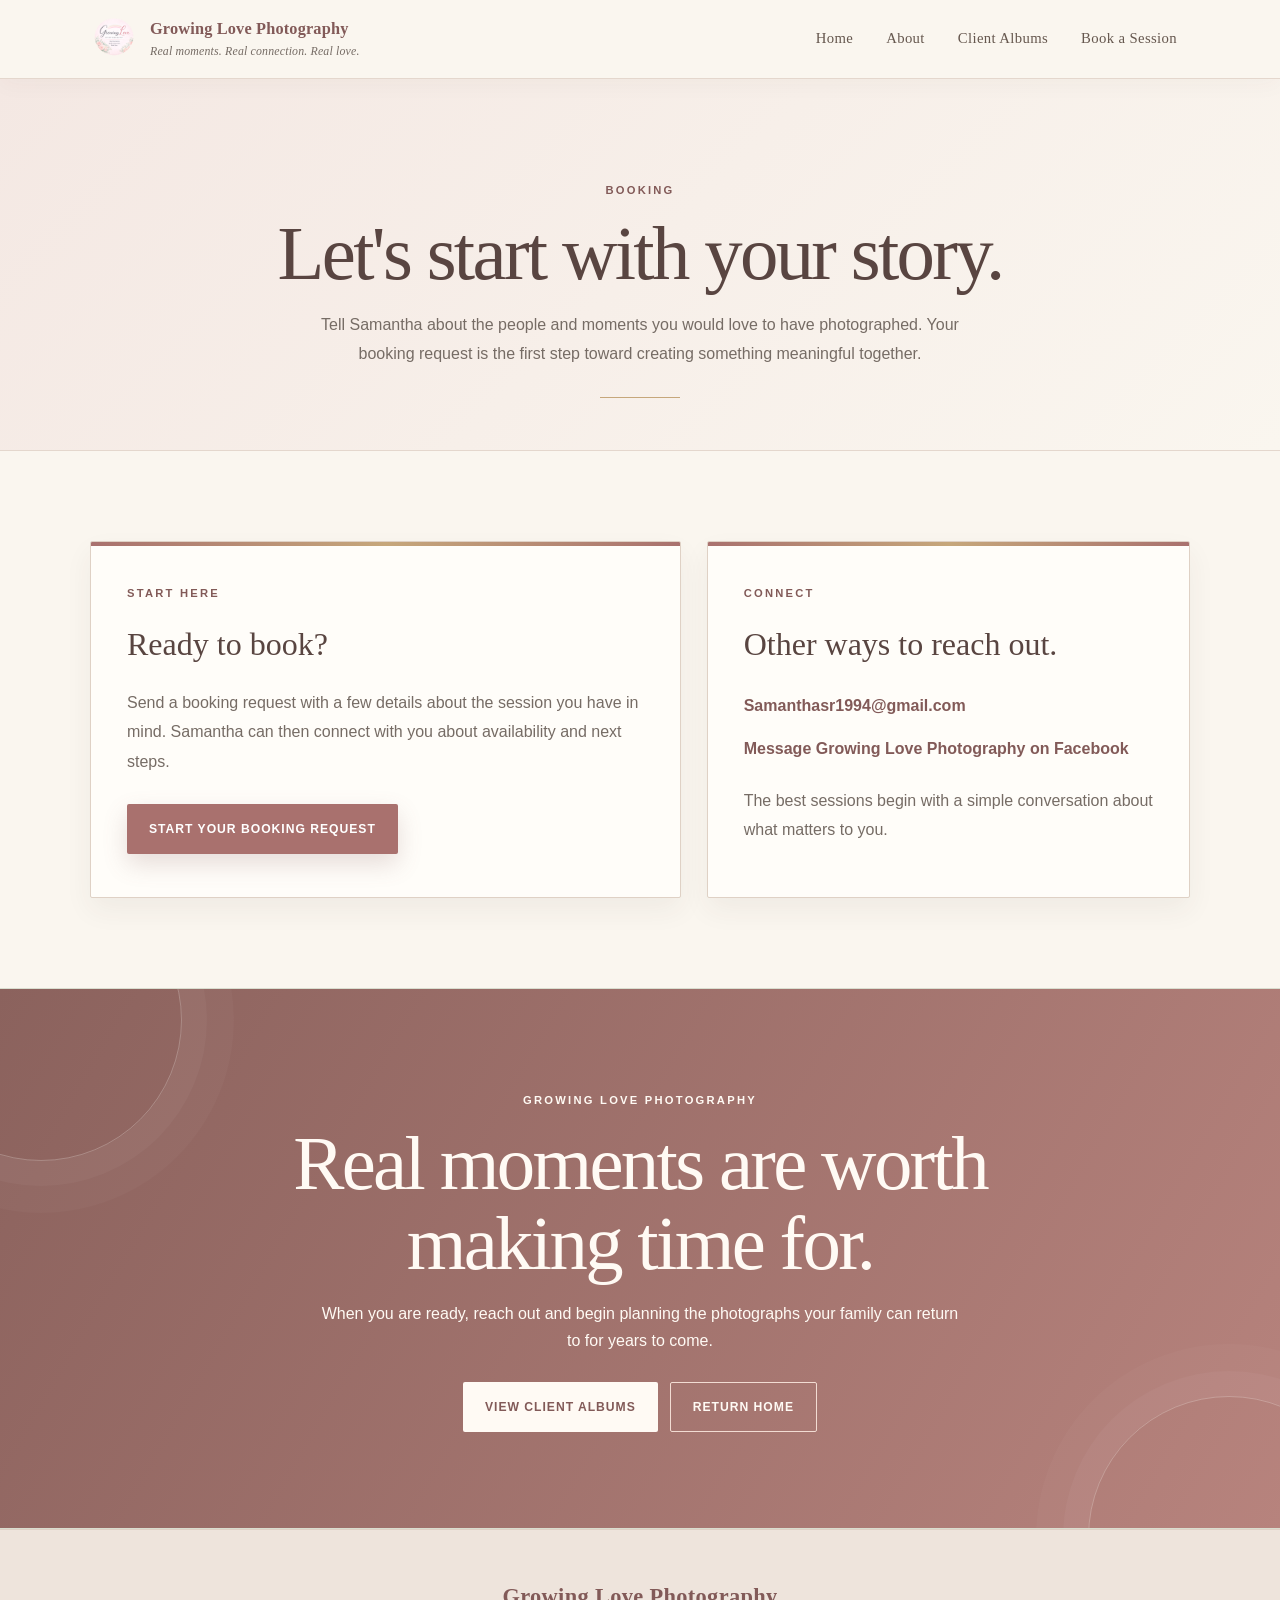
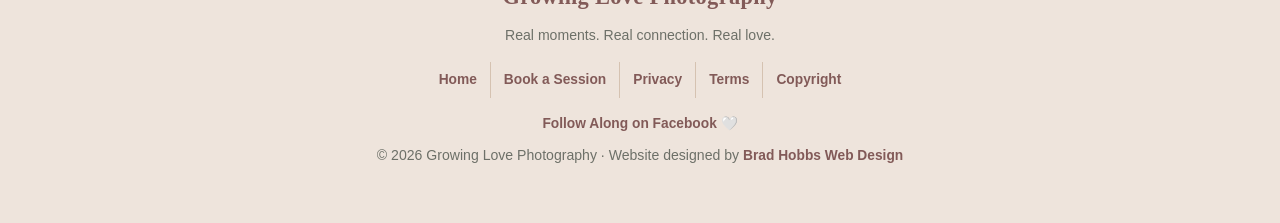
==== commit 36a8ee40: "Refresh booking page to load signature editorial design" ====
--- a/contact.html
+++ b/contact.html
@@ -1 +1 @@
-<!DOCTYPE html><html lang="en"><head><meta charset="UTF-8"><meta name="viewport" content="width=device-width,initial-scale=1"><meta name="description" content="Contact Growing Love Photography to begin planning your photography session."><meta name="theme-color" content="#faf6ef"><link rel="icon" href="logo.png"><link rel="stylesheet" href="styles.css?v=20261026-editorial-sitewide"><title>Book a Session | Growing Love Photography</title></head><body><header class="site-header"><div class="nav"><a class="brand" href="index.html"><img src="logo.png" alt="Growing Love Photography logo"><span><strong>Growing Love Photography</strong><span>Real moments. Real connection. Real love.</span></span></a><button class="menu-toggle" onclick="toggleMenu()" aria-label="Open navigation">☰</button><nav class="nav-links" id="navLinks"><a href="index.html">Home</a><a href="#about">About</a><a href="#albums">Client Albums</a><a href="contact.html">Book a Session</a></nav></div></header><main><section class="page-hero"><div class="container"><div class="eyebrow">Booking</div><h1 class="page-title">Let's start with your story.</h1><p>Tell Samantha about the people and moments you would love to have photographed. Your booking request is the first step toward creating something meaningful together.</p></div></section><section class="section"><div class="container contact-grid"><div class="contact-card"><div class="eyebrow">Start Here</div><h2>Ready to book?</h2><p>Send a booking request with a few details about the session you have in mind. Samantha can then connect with you about availability and next steps.</p><div class="btn-row"><a class="btn btn-primary" href="mailto:Samanthasr1994@gmail.com?subject=Growing%20Love%20Photography%20Booking%20Inquiry&body=Hi%20Samantha%2C%0A%0AI%20would%20love%20to%20book%20a%20session%20with%20Growing%20Love%20Photography.%0A%0AName%3A%0APhone%3A%0ASession%20or%20occasion%3A%0APreferred%20date%20or%20timeframe%3A%0AAnything%20you%20would%20like%20me%20to%20know%3A%0A%0AThank%20you!">Start Your Booking Request</a></div></div><aside class="info-card"><div class="eyebrow">Connect</div><h2>Other ways to reach out.</h2><div class="info-list"><a href="mailto:Samanthasr1994@gmail.com">Samanthasr1994@gmail.com</a><a href="https://m.facebook.com/profile.php?id=61571003291121" target="_blank" rel="noopener">Message Growing Love Photography on Facebook</a></div><p style="margin-top:24px">The best sessions begin with a simple conversation about what matters to you.</p></aside></div></section><section class="cta"><div class="container cta-box"><div class="eyebrow">Growing Love Photography</div><h2>Real moments are worth making time for.</h2><p>When you are ready, reach out and begin planning the photographs your family can return to for years to come.</p><div class="btn-row" style="justify-content:center"><a class="btn btn-primary" href="index.html#albums">View Client Albums</a><a class="btn btn-secondary" href="index.html">Return Home</a></div></div></section></main><footer class="site-footer"><div class="footer"><strong>Growing Love Photography</strong><p>Real moments. Real connection. Real love.</p><div class="footer-links"><a href="index.html">Home</a><a href="contact.html">Book a Session</a><a href="privacy.html">Privacy</a><a href="terms.html">Terms</a><a href="copyright.html">Copyright</a></div><p><a href="https://m.facebook.com/profile.php?id=61571003291121" target="_blank" rel="noopener">Follow Along on Facebook 🤍</a></p><p>© <span id="year"></span> Growing Love Photography · Website designed by <a href="https://brad-hobbswd.github.io/brad-hobbswd/" target="_blank" rel="noopener">Brad Hobbs Web Design</a></p></div></footer><script>function toggleMenu(){document.getElementById("navLinks").classList.toggle("active")}document.getElementById("year").textContent=new Date().getFullYear();</script></body></html>+<!DOCTYPE html><html lang="en"><head><meta charset="UTF-8"><meta name="viewport" content="width=device-width,initial-scale=1"><meta name="description" content="Contact Growing Love Photography to begin planning your photography session."><meta name="theme-color" content="#faf6ef"><link rel="icon" href="logo.png"><link rel="stylesheet" href="styles.css?v=20261026-editorial-signature"><title>Book a Session | Growing Love Photography</title></head><body><header class="site-header"><div class="nav"><a class="brand" href="index.html"><img src="logo.png" alt="Growing Love Photography logo"><span><strong>Growing Love Photography</strong><span>Real moments. Real connection. Real love.</span></span></a><button class="menu-toggle" onclick="toggleMenu()" aria-label="Open navigation">☰</button><nav class="nav-links" id="navLinks"><a href="index.html">Home</a><a href="#about">About</a><a href="#albums">Client Albums</a><a href="contact.html">Book a Session</a></nav></div></header><main><section class="page-hero"><div class="container"><div class="eyebrow">Booking</div><h1 class="page-title">Let's start with your story.</h1><p>Tell Samantha about the people and moments you would love to have photographed. Your booking request is the first step toward creating something meaningful together.</p></div></section><section class="section"><div class="container contact-grid"><div class="contact-card"><div class="eyebrow">Start Here</div><h2>Ready to book?</h2><p>Send a booking request with a few details about the session you have in mind. Samantha can then connect with you about availability and next steps.</p><div class="btn-row"><a class="btn btn-primary" href="mailto:Samanthasr1994@gmail.com?subject=Growing%20Love%20Photography%20Booking%20Inquiry&body=Hi%20Samantha%2C%0A%0AI%20would%20love%20to%20book%20a%20session%20with%20Growing%20Love%20Photography.%0A%0AName%3A%0APhone%3A%0ASession%20or%20occasion%3A%0APreferred%20date%20or%20timeframe%3A%0AAnything%20you%20would%20like%20me%20to%20know%3A%0A%0AThank%20you!">Start Your Booking Request</a></div></div><aside class="info-card"><div class="eyebrow">Connect</div><h2>Other ways to reach out.</h2><div class="info-list"><a href="mailto:Samanthasr1994@gmail.com">Samanthasr1994@gmail.com</a><a href="https://m.facebook.com/profile.php?id=61571003291121" target="_blank" rel="noopener">Message Growing Love Photography on Facebook</a></div><p style="margin-top:24px">The best sessions begin with a simple conversation about what matters to you.</p></aside></div></section><section class="cta"><div class="container cta-box"><div class="eyebrow">Growing Love Photography</div><h2>Real moments are worth making time for.</h2><p>When you are ready, reach out and begin planning the photographs your family can return to for years to come.</p><div class="btn-row" style="justify-content:center"><a class="btn btn-primary" href="index.html#albums">View Client Albums</a><a class="btn btn-secondary" href="index.html">Return Home</a></div></div></section></main><footer class="site-footer"><div class="footer"><strong>Growing Love Photography</strong><p>Real moments. Real connection. Real love.</p><div class="footer-links"><a href="index.html">Home</a><a href="contact.html">Book a Session</a><a href="privacy.html">Privacy</a><a href="terms.html">Terms</a><a href="copyright.html">Copyright</a></div><p><a href="https://m.facebook.com/profile.php?id=61571003291121" target="_blank" rel="noopener">Follow Along on Facebook 🤍</a></p><p>© <span id="year"></span> Growing Love Photography · Website designed by <a href="https://brad-hobbswd.github.io/brad-hobbswd/" target="_blank" rel="noopener">Brad Hobbs Web Design</a></p></div></footer><script>function toggleMenu(){document.getElementById("navLinks").classList.toggle("active")}document.getElementById("year").textContent=new Date().getFullYear();</script></body></html>
--- a/styles.css
+++ b/styles.css
@@ -1458,3 +1458,132 @@
  .contact-grid{gap:18px}
  .footer{padding:36px 0}
 }
+
+
+/* SIGNATURE DETAILS: an editorial, art-directed photography identity */
+:root{
+ --editorial-rose:#a9716e;--editorial-rose-dark:#825a58;--editorial-taupe:#766c65;
+ --editorial-ivory:#faf6ef;--editorial-paper:#fffdf9;--editorial-champagne:#c6a77b;
+ --editorial-line:#dfd1c5;--editorial-ink:#594541
+}
+body{background-color:var(--editorial-ivory);background-image:radial-gradient(rgba(130,90,88,.035) .65px,transparent .65px);background-size:6px 6px}
+.site-header{box-shadow:0 5px 22px rgba(75,55,45,.035)}
+.brand strong{font-size:1.02rem;letter-spacing:.01em}
+.brand>span>span{font-family:Georgia,serif;font-style:italic;letter-spacing:.015em}
+.nav-links a{position:relative;border-radius:0;padding:12px 13px;font-family:Georgia,serif;font-weight:400}
+.nav-links a:after{content:"";position:absolute;left:13px;right:13px;bottom:5px;height:1px;background:var(--editorial-rose);transform:scaleX(0);transform-origin:left;transition:transform .22s}
+.nav-links a:hover:after,.nav-links a.active:after{transform:scaleX(1)}
+.editorial-hero{isolation:isolate}
+.editorial-hero:before{content:"";position:absolute;z-index:-1;left:-8vw;top:15%;width:36vw;height:65%;background:linear-gradient(135deg,rgba(244,232,227,.8),rgba(244,232,227,0));pointer-events:none}
+.editorial-hero-copy{padding-left:clamp(0px,2vw,28px)}
+.editorial-hero h1{max-width:590px}
+.editorial-hero-photo{transform:rotate(1deg);transition:transform .45s ease}
+.editorial-hero-photo:hover{transform:rotate(0deg) translateY(-3px)}
+.editorial-hero-photo:after{content:"";position:absolute;z-index:-1;right:-18px;top:20px;bottom:-18px;left:18px;border:1px solid rgba(198,167,123,.7)}
+.editorial-hero-bottom{font-size:1.1rem;letter-spacing:.025em}
+.editorial-note-section{position:relative;overflow:hidden;padding:clamp(64px,9vw,118px) 0;background:#f0e7df;border-top:1px solid #e3d3c8;border-bottom:1px solid #e3d3c8}
+.editorial-note-section:before{content:"";position:absolute;right:-100px;top:-150px;width:380px;height:380px;border:1px solid rgba(169,113,110,.22);border-radius:50%;box-shadow:0 0 0 26px rgba(169,113,110,.035),0 0 0 54px rgba(169,113,110,.025)}
+.editorial-note-inner{width:min(1120px,calc(100% - 48px));margin:auto;display:grid;grid-template-columns:1fr 1fr;gap:clamp(40px,8vw,110px);align-items:center}
+.editorial-note-art{min-height:440px;position:relative;display:flex;align-items:center;justify-content:center}
+.note-photo{position:absolute;margin:0;padding:10px 10px 34px;background:#fffdf9;border:1px solid #d5c2b1;box-shadow:0 18px 40px rgba(75,55,45,.16)}
+.note-photo:after{content:"";position:absolute;inset:5px;border:1px solid rgba(198,167,123,.75);pointer-events:none}
+.note-photo img{width:100%;height:100%;object-fit:cover}
+.note-photo-one{width:58%;height:350px;left:5%;top:20px;transform:rotate(-7deg);z-index:1}
+.note-photo-two{width:53%;height:300px;right:3%;bottom:8px;transform:rotate(6deg);z-index:2}
+.note-seal{position:absolute;z-index:3;left:47%;top:43%;width:84px;height:84px;border:1px solid #c6a77b;border-radius:50%;background:#faf6ef;color:#825a58;display:flex;flex-direction:column;align-items:center;justify-content:center;font-family:Georgia,serif;font-size:1.9rem;line-height:1}
+.note-seal small{font-family:Arial,sans-serif;font-size:.48rem;letter-spacing:.22em;margin-top:5px}
+.editorial-note-copy{max-width:500px}
+.editorial-note-copy h2{font-family:Georgia,serif;font-weight:400;color:#594541;font-size:clamp(2.8rem,5vw,4.7rem);letter-spacing:-.04em;line-height:1.02;margin:0 0 24px}
+.editorial-note-copy h2 em{color:#a9716e;font-weight:400}
+.editorial-note-copy>p:not(.editorial-kicker){font-size:1.02rem;line-height:1.95;color:#766c65;max-width:470px}
+.editorial-text-link{display:inline-flex;gap:22px;align-items:center;margin-top:20px;padding-bottom:7px;border-bottom:1px solid #a9716e;text-decoration:none;text-transform:uppercase;letter-spacing:.12em;font-size:.7rem;font-weight:700;color:#825a58}
+.editorial-text-link span{font-size:1rem}
+.section{position:relative}
+.section-head{max-width:800px}
+.section-head .eyebrow{letter-spacing:.23em}
+.section-title{letter-spacing:-.04em}
+.section-head p{max-width:640px;margin-left:auto;margin-right:auto;line-height:1.85}
+.section-soft,.section-lavender{background-image:linear-gradient(120deg,rgba(244,232,227,.82),rgba(250,246,239,.94))}
+.story-grid{gap:clamp(36px,7vw,90px)}
+.story-photo{transform:rotate(-1.2deg);position:relative}
+.story-photo:after{content:"";position:absolute;inset:5px;border:1px solid rgba(198,167,123,.8);pointer-events:none}
+.story-photo img{aspect-ratio:4/5}
+.copy h2{letter-spacing:-.035em}
+.specialties{gap:24px;align-items:stretch}
+.specialty{border-radius:2px;position:relative;transition:transform .28s ease,box-shadow .28s ease}
+.specialty:nth-child(2){transform:translateY(22px)}
+.specialty:hover{transform:translateY(-5px);box-shadow:0 24px 42px rgba(75,55,45,.14)}
+.specialty:nth-child(2):hover{transform:translateY(17px)}
+.specialty img{height:320px;padding:8px;background:#fffdf9;border-bottom:1px solid #e4d7cd}
+.specialty div{padding:25px 23px 28px}
+.specialty-label{display:block;font-size:.64rem;letter-spacing:.18em;text-transform:uppercase;margin-bottom:11px}
+.specialty h3{font-size:1.65rem;line-height:1.15}
+.specialty p{line-height:1.8}
+.specialty-cta{display:flex;justify-content:space-between;align-items:center;margin-top:18px;padding-top:14px;border-top:1px solid #eadfd5;text-transform:uppercase;font-size:.67rem;letter-spacing:.14em}
+.process{gap:0;border-top:1px solid #d5c2b1;border-bottom:1px solid #d5c2b1}
+.process-card{border:0;border-right:1px solid #dfd1c5;border-radius:0;background:transparent;box-shadow:none;padding:34px 30px}
+.process-card:last-child{border-right:0}
+.process-card .num{font-family:Georgia,serif;font-size:1.9rem;font-weight:400;letter-spacing:0;color:#a9716e}
+.process-card h3{font-size:1.65rem}
+.albums{gap:28px;align-items:start}
+.album{border-radius:2px;padding:10px 10px 0;transition:transform .3s ease,box-shadow .3s ease}
+.album:nth-child(even){margin-top:28px}
+.album:hover{transform:translateY(-6px);box-shadow:0 22px 42px rgba(75,55,45,.15)}
+.album img{border-radius:0;border:1px solid #e6dacf;padding:5px;height:300px}
+.album-copy{padding:18px 10px 22px}
+.album-copy strong{font-size:1.4rem;line-height:1.25}
+.album-copy span{display:block;margin-top:5px;letter-spacing:.025em}
+.cta{position:relative;overflow:hidden;background:linear-gradient(120deg,#8b625d,#b7837d)}
+.cta:before,.cta:after{content:"";position:absolute;width:280px;height:280px;border:1px solid rgba(255,253,249,.24);border-radius:50%;pointer-events:none}
+.cta:before{left:-100px;top:-110px;box-shadow:0 0 0 25px rgba(255,253,249,.035),0 0 0 52px rgba(255,253,249,.025)}
+.cta:after{right:-90px;bottom:-150px;box-shadow:0 0 0 25px rgba(255,253,249,.035),0 0 0 52px rgba(255,253,249,.025)}
+.cta-box{position:relative;z-index:1}
+.cta-box h2{font-weight:400;letter-spacing:-.035em}
+.site-footer{background:#eee4dc}
+.footer{position:relative}
+.footer strong{font-size:1.4rem}
+.footer-links{gap:0}
+.footer-links a{padding:6px 13px;border-right:1px solid #d5c2b1}
+.footer-links a:last-child{border-right:0}
+.page-hero{position:relative;overflow:hidden}
+.page-hero:after{content:"";display:block;width:80px;height:1px;background:#c6a77b;margin:28px auto 0}
+.contact-card,.info-card{position:relative;overflow:hidden}
+.contact-card:before,.info-card:before{content:"";position:absolute;top:0;left:0;width:100%;height:4px;background:linear-gradient(90deg,#a9716e,#c6a77b,#a9716e)}
+.gallery-banner-wrap{transform:translateZ(0)}
+.gallery{gap:20px}
+.gallery img{height:300px;padding:8px;border:1px solid #d5c2b1;background:#fffdf9;box-shadow:0 10px 22px rgba(75,55,45,.08);border-radius:2px}
+.gallery img:nth-child(4n+2){transform:translateY(12px)}
+.gallery img:hover{transform:translateY(-3px) scale(1.005);box-shadow:0 18px 30px rgba(75,55,45,.15)}
+#slideshow img{border:12px solid #fffdf9;outline:1px solid #c6a77b;border-radius:0;box-shadow:0 22px 70px rgba(0,0,0,.35)}
+.modal-content{border-radius:2px;border:1px solid #d5c2b1;outline:1px solid #c6a77b;outline-offset:4px}
+@media(max-width:900px){
+ .editorial-note-inner{gap:32px}
+ .editorial-note-art{min-height:360px}
+ .note-photo-one{height:290px}
+ .note-photo-two{height:245px}
+ .specialty:nth-child(2){transform:none}
+ .specialty:nth-child(2):hover{transform:translateY(-5px)}
+ .process-card{padding:28px 20px}
+ .gallery img:nth-child(4n+2){transform:none}
+}
+@media(max-width:680px){
+ .editorial-note-inner{grid-template-columns:1fr;width:min(100% - 32px,520px);gap:20px}
+ .editorial-note-art{min-height:350px;order:2}
+ .editorial-note-copy{order:1}
+ .note-photo-one{width:62%;height:270px;left:4%;top:15px}
+ .note-photo-two{width:56%;height:235px;right:3%;bottom:0}
+ .note-seal{width:68px;height:68px;font-size:1.5rem}
+ .editorial-note-copy h2{font-size:3.2rem}
+ .specialties,.albums,.process{grid-template-columns:1fr}
+ .specialty:nth-child(2),.album:nth-child(even){margin-top:0;transform:none}
+ .specialty:nth-child(2):hover{transform:translateY(-5px)}
+ .specialty img{height:300px}
+ .process{border-bottom:0}
+ .process-card{border-right:0;border-bottom:1px solid #dfd1c5;padding:25px 8px}
+ .process-card:last-child{border-bottom:0}
+ .album img{height:auto;max-height:420px;aspect-ratio:4/3;object-fit:cover}
+ .gallery{gap:14px}
+ .gallery img{height:auto;aspect-ratio:4/5;object-fit:cover}
+ .footer-links a{border-right:0}
+ .editorial-hero-photo:after{right:-8px;bottom:-8px;left:8px}
+}
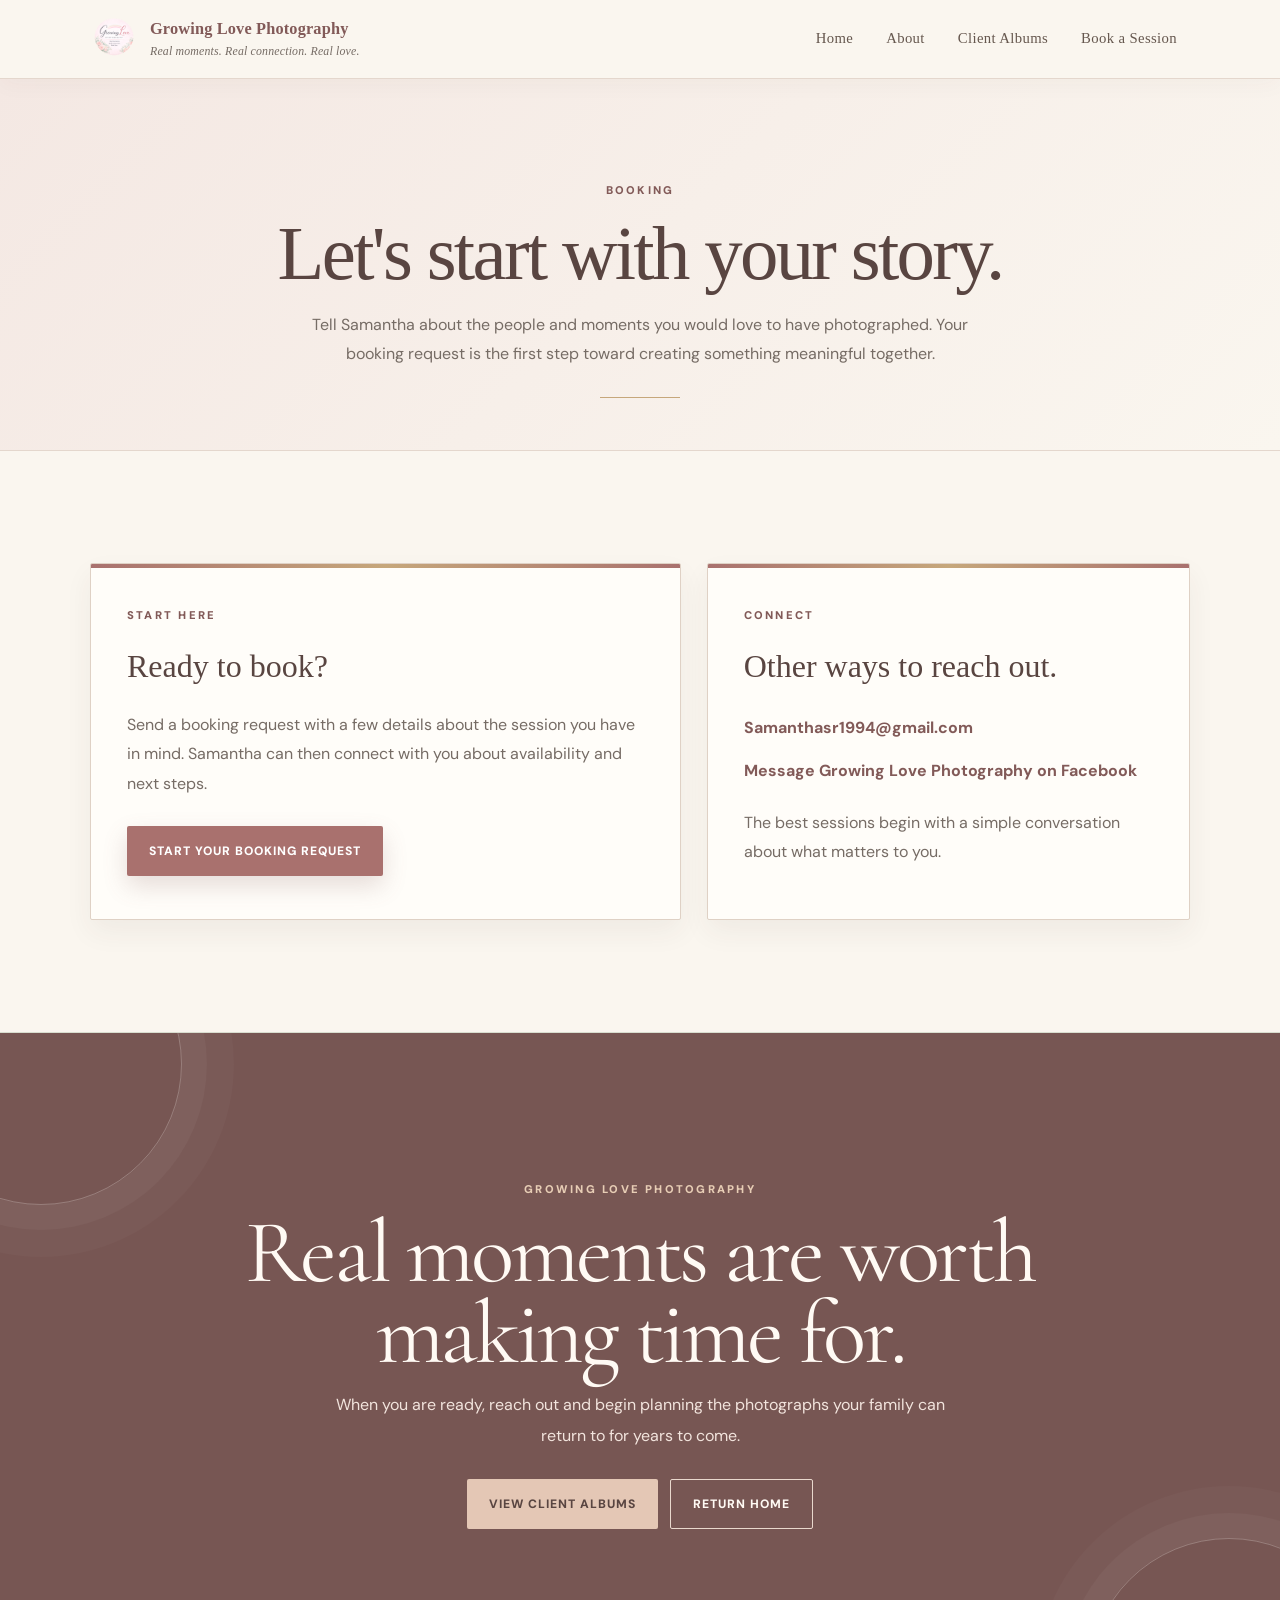
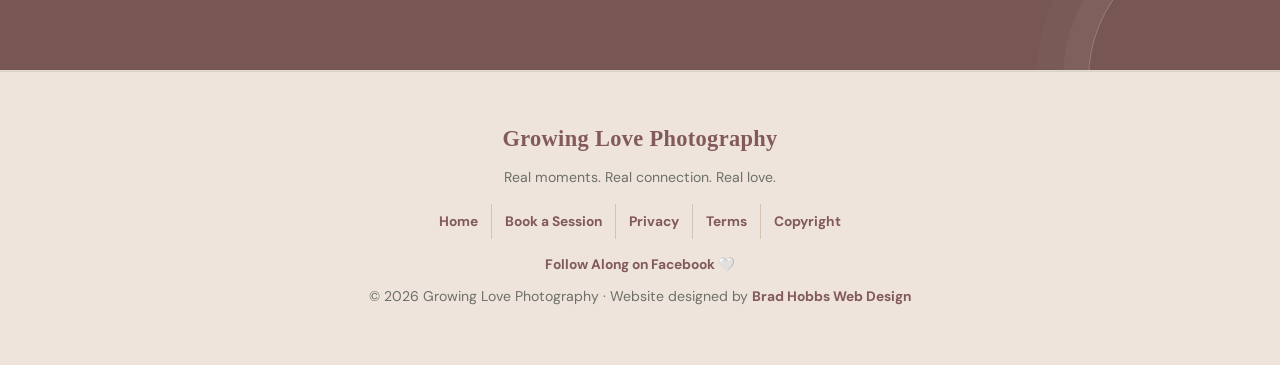
==== commit e888ffaf: "Load latest art directed photography design" ====
--- a/contact.html
+++ b/contact.html
@@ -1 +1 @@
-<!DOCTYPE html><html lang="en"><head><meta charset="UTF-8"><meta name="viewport" content="width=device-width,initial-scale=1"><meta name="description" content="Contact Growing Love Photography to begin planning your photography session."><meta name="theme-color" content="#faf6ef"><link rel="icon" href="logo.png"><link rel="stylesheet" href="styles.css?v=20261026-editorial-signature"><title>Book a Session | Growing Love Photography</title></head><body><header class="site-header"><div class="nav"><a class="brand" href="index.html"><img src="logo.png" alt="Growing Love Photography logo"><span><strong>Growing Love Photography</strong><span>Real moments. Real connection. Real love.</span></span></a><button class="menu-toggle" onclick="toggleMenu()" aria-label="Open navigation">☰</button><nav class="nav-links" id="navLinks"><a href="index.html">Home</a><a href="#about">About</a><a href="#albums">Client Albums</a><a href="contact.html">Book a Session</a></nav></div></header><main><section class="page-hero"><div class="container"><div class="eyebrow">Booking</div><h1 class="page-title">Let's start with your story.</h1><p>Tell Samantha about the people and moments you would love to have photographed. Your booking request is the first step toward creating something meaningful together.</p></div></section><section class="section"><div class="container contact-grid"><div class="contact-card"><div class="eyebrow">Start Here</div><h2>Ready to book?</h2><p>Send a booking request with a few details about the session you have in mind. Samantha can then connect with you about availability and next steps.</p><div class="btn-row"><a class="btn btn-primary" href="mailto:Samanthasr1994@gmail.com?subject=Growing%20Love%20Photography%20Booking%20Inquiry&body=Hi%20Samantha%2C%0A%0AI%20would%20love%20to%20book%20a%20session%20with%20Growing%20Love%20Photography.%0A%0AName%3A%0APhone%3A%0ASession%20or%20occasion%3A%0APreferred%20date%20or%20timeframe%3A%0AAnything%20you%20would%20like%20me%20to%20know%3A%0A%0AThank%20you!">Start Your Booking Request</a></div></div><aside class="info-card"><div class="eyebrow">Connect</div><h2>Other ways to reach out.</h2><div class="info-list"><a href="mailto:Samanthasr1994@gmail.com">Samanthasr1994@gmail.com</a><a href="https://m.facebook.com/profile.php?id=61571003291121" target="_blank" rel="noopener">Message Growing Love Photography on Facebook</a></div><p style="margin-top:24px">The best sessions begin with a simple conversation about what matters to you.</p></aside></div></section><section class="cta"><div class="container cta-box"><div class="eyebrow">Growing Love Photography</div><h2>Real moments are worth making time for.</h2><p>When you are ready, reach out and begin planning the photographs your family can return to for years to come.</p><div class="btn-row" style="justify-content:center"><a class="btn btn-primary" href="index.html#albums">View Client Albums</a><a class="btn btn-secondary" href="index.html">Return Home</a></div></div></section></main><footer class="site-footer"><div class="footer"><strong>Growing Love Photography</strong><p>Real moments. Real connection. Real love.</p><div class="footer-links"><a href="index.html">Home</a><a href="contact.html">Book a Session</a><a href="privacy.html">Privacy</a><a href="terms.html">Terms</a><a href="copyright.html">Copyright</a></div><p><a href="https://m.facebook.com/profile.php?id=61571003291121" target="_blank" rel="noopener">Follow Along on Facebook 🤍</a></p><p>© <span id="year"></span> Growing Love Photography · Website designed by <a href="https://brad-hobbswd.github.io/brad-hobbswd/" target="_blank" rel="noopener">Brad Hobbs Web Design</a></p></div></footer><script>function toggleMenu(){document.getElementById("navLinks").classList.toggle("active")}document.getElementById("year").textContent=new Date().getFullYear();</script></body></html>+<!DOCTYPE html><html lang="en"><head><meta charset="UTF-8"><meta name="viewport" content="width=device-width,initial-scale=1"><meta name="description" content="Contact Growing Love Photography to begin planning your photography session."><meta name="theme-color" content="#faf6ef"><link rel="icon" href="logo.png"><link rel="stylesheet" href="styles.css?v=20261026-art-directed"><title>Book a Session | Growing Love Photography</title></head><body><header class="site-header"><div class="nav"><a class="brand" href="index.html"><img src="logo.png" alt="Growing Love Photography logo"><span><strong>Growing Love Photography</strong><span>Real moments. Real connection. Real love.</span></span></a><button class="menu-toggle" onclick="toggleMenu()" aria-label="Open navigation">☰</button><nav class="nav-links" id="navLinks"><a href="index.html">Home</a><a href="#about">About</a><a href="#albums">Client Albums</a><a href="contact.html">Book a Session</a></nav></div></header><main><section class="page-hero"><div class="container"><div class="eyebrow">Booking</div><h1 class="page-title">Let's start with your story.</h1><p>Tell Samantha about the people and moments you would love to have photographed. Your booking request is the first step toward creating something meaningful together.</p></div></section><section class="section"><div class="container contact-grid"><div class="contact-card"><div class="eyebrow">Start Here</div><h2>Ready to book?</h2><p>Send a booking request with a few details about the session you have in mind. Samantha can then connect with you about availability and next steps.</p><div class="btn-row"><a class="btn btn-primary" href="mailto:Samanthasr1994@gmail.com?subject=Growing%20Love%20Photography%20Booking%20Inquiry&body=Hi%20Samantha%2C%0A%0AI%20would%20love%20to%20book%20a%20session%20with%20Growing%20Love%20Photography.%0A%0AName%3A%0APhone%3A%0ASession%20or%20occasion%3A%0APreferred%20date%20or%20timeframe%3A%0AAnything%20you%20would%20like%20me%20to%20know%3A%0A%0AThank%20you!">Start Your Booking Request</a></div></div><aside class="info-card"><div class="eyebrow">Connect</div><h2>Other ways to reach out.</h2><div class="info-list"><a href="mailto:Samanthasr1994@gmail.com">Samanthasr1994@gmail.com</a><a href="https://m.facebook.com/profile.php?id=61571003291121" target="_blank" rel="noopener">Message Growing Love Photography on Facebook</a></div><p style="margin-top:24px">The best sessions begin with a simple conversation about what matters to you.</p></aside></div></section><section class="cta"><div class="container cta-box"><div class="eyebrow">Growing Love Photography</div><h2>Real moments are worth making time for.</h2><p>When you are ready, reach out and begin planning the photographs your family can return to for years to come.</p><div class="btn-row" style="justify-content:center"><a class="btn btn-primary" href="index.html#albums">View Client Albums</a><a class="btn btn-secondary" href="index.html">Return Home</a></div></div></section></main><footer class="site-footer"><div class="footer"><strong>Growing Love Photography</strong><p>Real moments. Real connection. Real love.</p><div class="footer-links"><a href="index.html">Home</a><a href="contact.html">Book a Session</a><a href="privacy.html">Privacy</a><a href="terms.html">Terms</a><a href="copyright.html">Copyright</a></div><p><a href="https://m.facebook.com/profile.php?id=61571003291121" target="_blank" rel="noopener">Follow Along on Facebook 🤍</a></p><p>© <span id="year"></span> Growing Love Photography · Website designed by <a href="https://brad-hobbswd.github.io/brad-hobbswd/" target="_blank" rel="noopener">Brad Hobbs Web Design</a></p></div></footer><script>function toggleMenu(){document.getElementById("navLinks").classList.toggle("active")}document.getElementById("year").textContent=new Date().getFullYear();</script></body></html>
--- a/styles.css
+++ b/styles.css
@@ -1,3 +1,4 @@
+@import url('https://fonts.googleapis.com/css2?family=Cormorant+Garamond:wght@400;500;600&family=DM+Sans:wght@400;500;600;700&display=swap');
 :root{
     --rose:#d88c9a;
     --rose-deep:#9f5b6a;
@@ -1587,3 +1588,109 @@
  .footer-links a{border-right:0}
  .editorial-hero-photo:after{right:-8px;bottom:-8px;left:8px}
 }
+
+
+/* ART-DIRECTED SIGNATURE EXPERIENCE */
+
+body{font-family:'DM Sans',Arial,sans-serif}
+.editorial-hero h1,.editorial-note-copy h2,.section-title,.copy h2,.specialty h3,.album-copy strong,.cta-box h2,.signature-story-heading h2{font-family:'Cormorant Garamond',Georgia,serif}
+.editorial-hero{width:min(1360px,calc(100% - 56px));grid-template-columns:minmax(300px,.78fr) minmax(0,1.22fr);gap:clamp(38px,6vw,100px);padding-top:clamp(50px,7vw,92px)}
+.editorial-hero-copy{padding-left:clamp(0px,2.6vw,38px)}
+.editorial-hero h1{font-size:clamp(4rem,6.8vw,7.4rem);line-height:.87;letter-spacing:-.055em}
+.editorial-hero h1 em{color:#9c6967}
+.editorial-hero-photo{padding:15px;background:#fdf9f3;box-shadow:22px 24px 0 -10px #d8c2b4,0 30px 70px rgba(65,43,38,.16);transform:rotate(1.4deg)}
+.editorial-hero-photo:hover{transform:rotate(0deg) translateY(-4px)}
+.editorial-photo-mat{padding:8px}
+.editorial-photo-mat img{height:clamp(480px,57vw,760px);object-position:center 28%}
+.editorial-hero-photo:after{content:"";position:absolute;z-index:-2;top:-28px;right:-30px;width:45%;height:38%;border-top:1px solid #b99670;border-right:1px solid #b99670}
+.editorial-photo-caption{font-family:'Cormorant Garamond',Georgia,serif;font-size:1.3rem}
+.editorial-hero-bottom{font-size:1.2rem;padding-top:22px}
+.editorial-note-section{padding-top:clamp(74px,10vw,140px);padding-bottom:clamp(74px,10vw,140px)}
+.editorial-note-copy h2{font-size:clamp(3.6rem,6vw,6rem);line-height:.9}
+.editorial-note-copy>p:not(.editorial-kicker){font-size:1.05rem}
+.signature-story{padding:clamp(75px,10vw,140px) max(24px,calc((100vw - 1200px)/2));background:#faf6ef;overflow:hidden}
+.signature-story-heading{max-width:760px;margin:0 auto 56px;text-align:center}
+.signature-story-heading h2{font-size:clamp(3.6rem,7vw,6.5rem);font-weight:400;line-height:.88;letter-spacing:-.045em;color:#594541;margin:0 0 22px}
+.signature-story-heading h2 em{font-weight:400;color:#a9716e}
+.signature-story-heading>p:last-child{font-size:.95rem;color:#766c65;letter-spacing:.035em}
+.signature-mosaic{max-width:1120px;margin:auto;display:grid;grid-template-columns:1fr .82fr 1fr;grid-template-rows:230px 190px;gap:22px;align-items:start}
+.mosaic-frame{margin:0;padding:10px 10px 0;background:#fffdf9;border:1px solid #dfd1c5;box-shadow:0 20px 44px rgba(75,55,45,.1);position:relative}
+.mosaic-frame:after{content:"";position:absolute;inset:5px 5px 34px;border:1px solid rgba(198,167,123,.65);pointer-events:none}
+.mosaic-frame img{width:100%;height:100%;object-fit:cover;display:block;filter:saturate(.91)}
+.mosaic-frame figcaption{display:flex;justify-content:space-between;align-items:center;padding:11px 3px 9px;font-size:.62rem;letter-spacing:.12em;color:#9c6967}
+.mosaic-frame figcaption span{text-transform:uppercase;font-size:.58rem;letter-spacing:.16em;color:#766c65}
+.mosaic-tall{grid-column:1;grid-row:1/3;height:420px;transform:rotate(-2deg)}
+.mosaic-wide{grid-column:2/4;grid-row:1;height:250px;transform:rotate(1.3deg);margin:0 8% 0 0}
+.mosaic-small{grid-column:3;grid-row:2;height:220px;width:78%;margin:-10px 0 0 auto;transform:rotate(2.2deg);z-index:2}
+.mosaic-note{grid-column:2;grid-row:2;align-self:center;justify-self:center;text-align:center;color:#a9716e;transform:rotate(-5deg);margin-top:18px}
+.mosaic-note>span{font-size:2rem}
+.mosaic-note p{font-family:'Cormorant Garamond',Georgia,serif;font-size:1.6rem;line-height:1.05;margin:6px 0}
+.mosaic-note em{font-weight:600}
+.section{padding-top:clamp(68px,9vw,112px);padding-bottom:clamp(68px,9vw,112px)}
+.section-head{margin-bottom:54px}
+.section-head .section-title{font-size:clamp(3.2rem,5.5vw,5.3rem);line-height:.94}
+.specialties{gap:30px}
+.specialty{box-shadow:none;border:0;background:transparent;overflow:visible}
+.specialty img{height:370px;padding:10px;background:#fffdf9;border:1px solid #dfd1c5;box-shadow:0 15px 35px rgba(75,55,45,.09)}
+.specialty div{padding:22px 5px 25px}
+.specialty h3{font-size:2rem;letter-spacing:-.02em}
+.specialty-label{color:#a9716e;letter-spacing:.2em}
+.specialty-cta{color:#825a58}
+.process{border-top:1px solid #cbb5a8;border-bottom:1px solid #cbb5a8}
+.process-card .num{font-family:'Cormorant Garamond',Georgia,serif;font-size:2.6rem}
+.process-card h3{font-family:'Cormorant Garamond',Georgia,serif;font-size:2rem;font-weight:500}
+.albums{grid-template-columns:repeat(4,minmax(0,1fr));gap:22px}
+.album{border:0;background:transparent;padding:0;box-shadow:none;cursor:pointer}
+.album:nth-child(even){margin-top:42px}
+.album img{height:320px;padding:9px;background:#fffdf9;border:1px solid #dfd1c5;box-shadow:0 16px 32px rgba(75,55,45,.09)}
+.album-copy{padding:16px 4px 20px}
+.album-copy strong{font-size:1.65rem;font-weight:500}
+.album-copy span{font-size:.75rem;letter-spacing:.04em}
+.album:hover{box-shadow:none;transform:translateY(-7px)}
+.cta{padding:clamp(80px,11vw,145px) 0;background:#775653;color:#fffaf4}
+.cta-box h2{color:#fffaf4;font-size:clamp(3.8rem,7vw,6.6rem);font-weight:400;line-height:.9}
+.cta-box p{color:#f2e4dd;line-height:1.9}
+.cta .eyebrow{color:#e7cdb5}
+.cta .btn-primary{background:#e4c7b5;border-color:#e4c7b5;color:#594541}
+.cta .btn-secondary{background:transparent;border-color:#e9d8cd;color:#fffaf4}
+@media(max-width:900px){
+ .editorial-hero{grid-template-columns:.9fr 1.1fr;gap:30px;width:calc(100% - 38px)}
+ .editorial-hero h1{font-size:clamp(3.6rem,7vw,5.2rem)}
+ .signature-mosaic{grid-template-rows:190px 170px;gap:14px}
+ .mosaic-tall{height:350px}
+ .mosaic-wide{height:210px}
+ .mosaic-small{height:190px}
+ .albums{grid-template-columns:repeat(2,minmax(0,1fr))}
+ .album:nth-child(even){margin-top:24px}
+ .specialty img{height:290px}
+}
+@media(max-width:680px){
+ .editorial-hero{grid-template-columns:1fr;width:calc(100% - 32px);gap:35px}
+ .editorial-hero h1{font-size:clamp(4rem,15vw,5.4rem);max-width:560px}
+ .editorial-hero-copy{padding:0}
+ .editorial-hero-photo{margin:0 10px 10px 0}
+ .editorial-photo-mat img{height:clamp(400px,120vw,600px)}
+ .signature-story{padding:78px 18px}
+ .signature-story-heading{margin-bottom:34px}
+ .signature-story-heading h2{font-size:clamp(3.4rem,13vw,4.7rem)}
+ .signature-mosaic{grid-template-columns:1fr 1fr;grid-template-rows:270px 190px 160px;gap:13px}
+ .mosaic-tall{grid-column:1;grid-row:1/3;height:450px}
+ .mosaic-wide{grid-column:2;grid-row:1;height:225px;margin:0;transform:rotate(1deg)}
+ .mosaic-small{grid-column:2;grid-row:2;height:190px;width:100%;margin:0;transform:rotate(-1deg)}
+ .mosaic-note{grid-column:1/3;grid-row:3;justify-self:center;align-self:center;margin:0}
+ .albums{grid-template-columns:1fr 1fr;gap:22px 14px}
+ .album:nth-child(even){margin-top:24px}
+ .album img{height:230px}
+ .album-copy strong{font-size:1.4rem}
+ .specialties{grid-template-columns:1fr}
+ .specialty img{height:350px}
+ .cta-box h2{font-size:clamp(3.6rem,13vw,4.8rem)}
+}
+@media(max-width:390px){
+ .signature-mosaic{grid-template-rows:230px 165px 140px}
+ .mosaic-tall{height:390px}
+ .mosaic-wide{height:195px}
+ .mosaic-small{height:160px}
+ .album img{height:190px}
+ .album-copy strong{font-size:1.25rem}
+}
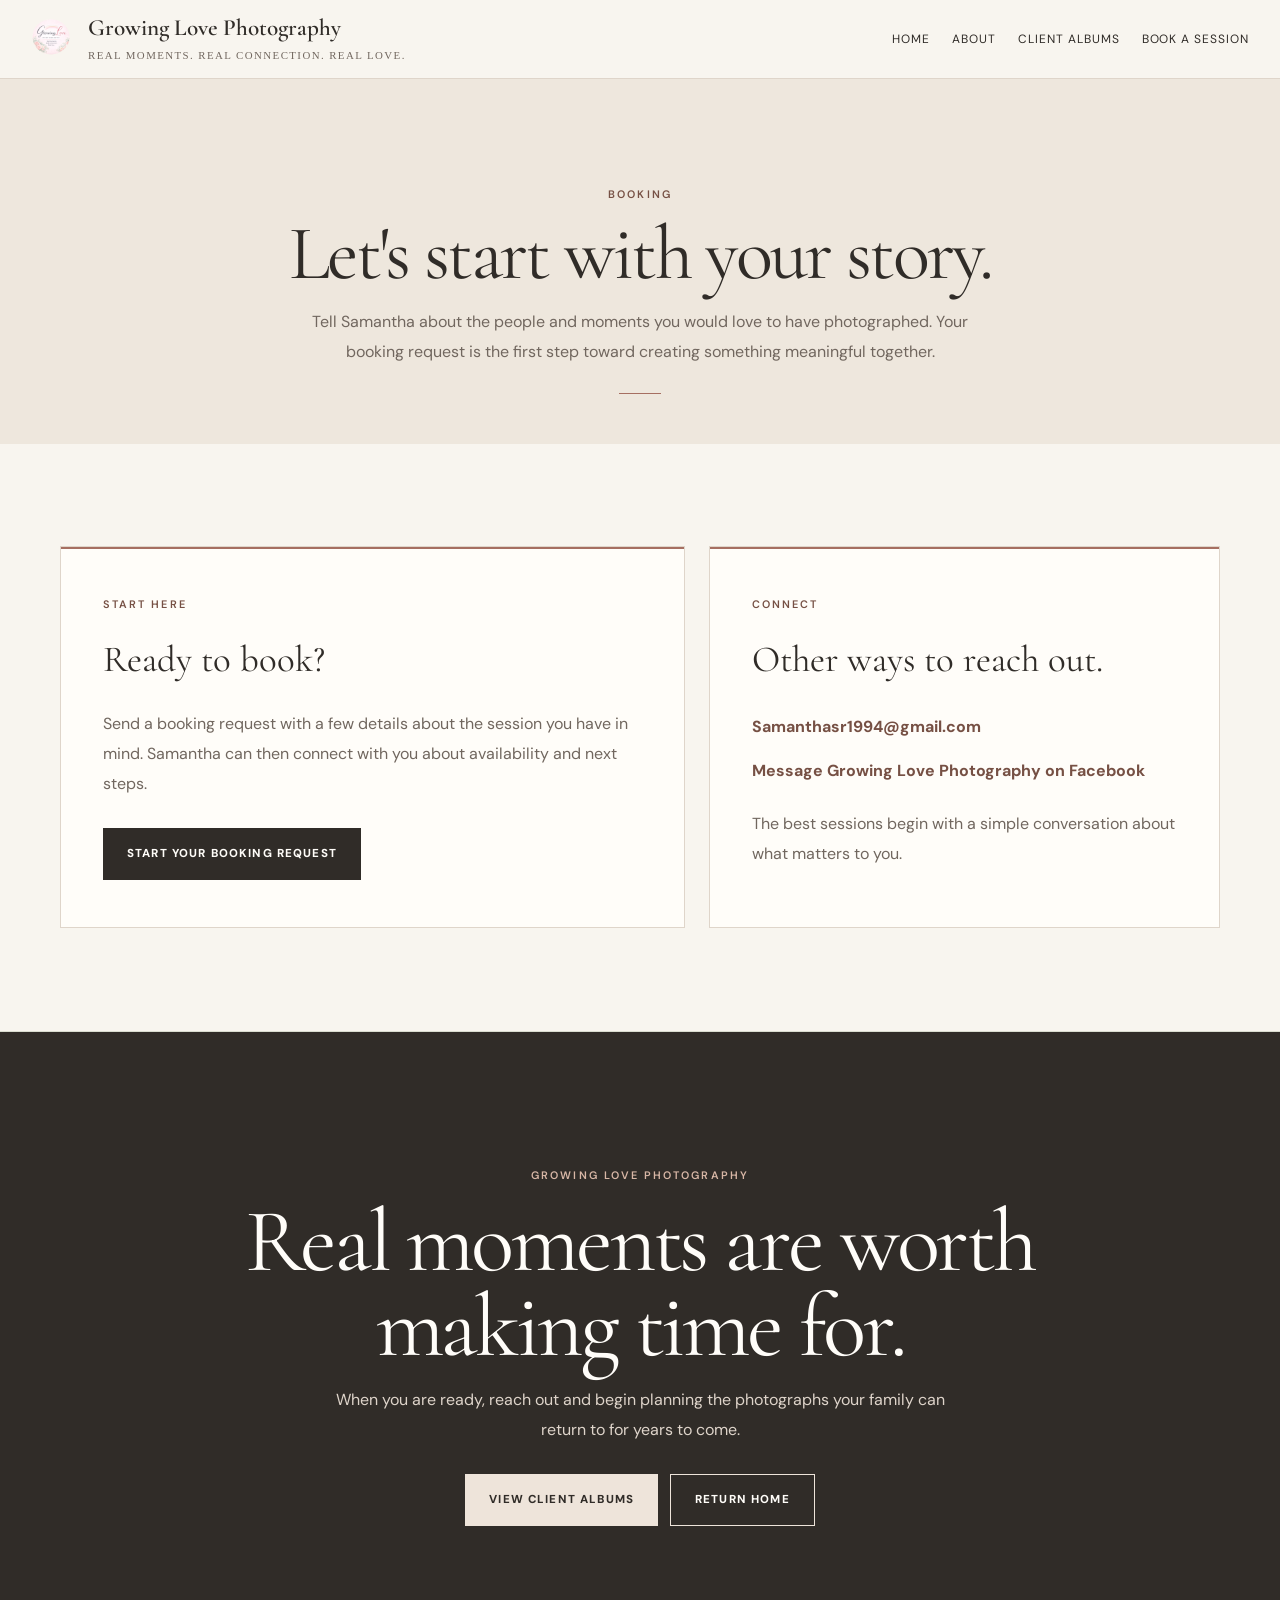
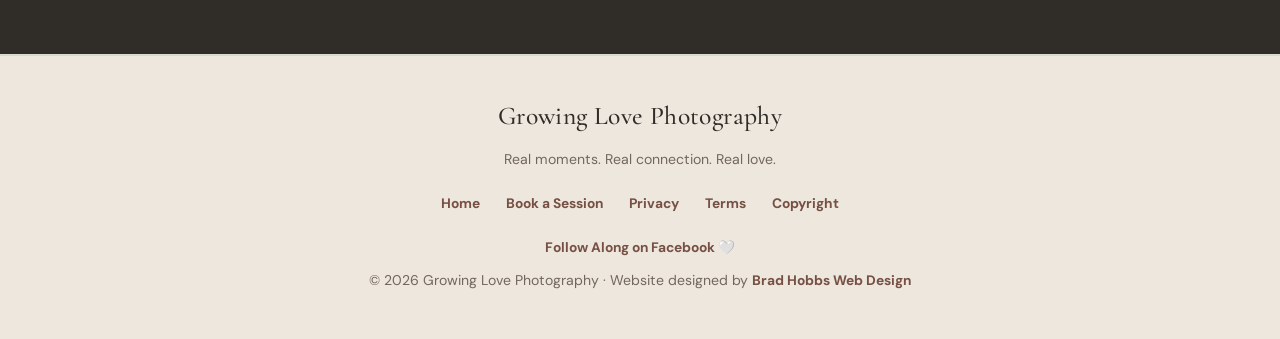
==== commit 7b42119b: "Refresh stylesheet cache for full site redesign" ====
--- a/contact.html
+++ b/contact.html
@@ -1 +1 @@
-<!DOCTYPE html><html lang="en"><head><meta charset="UTF-8"><meta name="viewport" content="width=device-width,initial-scale=1"><meta name="description" content="Contact Growing Love Photography to begin planning your photography session."><meta name="theme-color" content="#faf6ef"><link rel="icon" href="logo.png"><link rel="stylesheet" href="styles.css?v=20261026-art-directed"><title>Book a Session | Growing Love Photography</title></head><body><header class="site-header"><div class="nav"><a class="brand" href="index.html"><img src="logo.png" alt="Growing Love Photography logo"><span><strong>Growing Love Photography</strong><span>Real moments. Real connection. Real love.</span></span></a><button class="menu-toggle" onclick="toggleMenu()" aria-label="Open navigation">☰</button><nav class="nav-links" id="navLinks"><a href="index.html">Home</a><a href="#about">About</a><a href="#albums">Client Albums</a><a href="contact.html">Book a Session</a></nav></div></header><main><section class="page-hero"><div class="container"><div class="eyebrow">Booking</div><h1 class="page-title">Let's start with your story.</h1><p>Tell Samantha about the people and moments you would love to have photographed. Your booking request is the first step toward creating something meaningful together.</p></div></section><section class="section"><div class="container contact-grid"><div class="contact-card"><div class="eyebrow">Start Here</div><h2>Ready to book?</h2><p>Send a booking request with a few details about the session you have in mind. Samantha can then connect with you about availability and next steps.</p><div class="btn-row"><a class="btn btn-primary" href="mailto:Samanthasr1994@gmail.com?subject=Growing%20Love%20Photography%20Booking%20Inquiry&body=Hi%20Samantha%2C%0A%0AI%20would%20love%20to%20book%20a%20session%20with%20Growing%20Love%20Photography.%0A%0AName%3A%0APhone%3A%0ASession%20or%20occasion%3A%0APreferred%20date%20or%20timeframe%3A%0AAnything%20you%20would%20like%20me%20to%20know%3A%0A%0AThank%20you!">Start Your Booking Request</a></div></div><aside class="info-card"><div class="eyebrow">Connect</div><h2>Other ways to reach out.</h2><div class="info-list"><a href="mailto:Samanthasr1994@gmail.com">Samanthasr1994@gmail.com</a><a href="https://m.facebook.com/profile.php?id=61571003291121" target="_blank" rel="noopener">Message Growing Love Photography on Facebook</a></div><p style="margin-top:24px">The best sessions begin with a simple conversation about what matters to you.</p></aside></div></section><section class="cta"><div class="container cta-box"><div class="eyebrow">Growing Love Photography</div><h2>Real moments are worth making time for.</h2><p>When you are ready, reach out and begin planning the photographs your family can return to for years to come.</p><div class="btn-row" style="justify-content:center"><a class="btn btn-primary" href="index.html#albums">View Client Albums</a><a class="btn btn-secondary" href="index.html">Return Home</a></div></div></section></main><footer class="site-footer"><div class="footer"><strong>Growing Love Photography</strong><p>Real moments. Real connection. Real love.</p><div class="footer-links"><a href="index.html">Home</a><a href="contact.html">Book a Session</a><a href="privacy.html">Privacy</a><a href="terms.html">Terms</a><a href="copyright.html">Copyright</a></div><p><a href="https://m.facebook.com/profile.php?id=61571003291121" target="_blank" rel="noopener">Follow Along on Facebook 🤍</a></p><p>© <span id="year"></span> Growing Love Photography · Website designed by <a href="https://brad-hobbswd.github.io/brad-hobbswd/" target="_blank" rel="noopener">Brad Hobbs Web Design</a></p></div></footer><script>function toggleMenu(){document.getElementById("navLinks").classList.toggle("active")}document.getElementById("year").textContent=new Date().getFullYear();</script></body></html>+<!DOCTYPE html><html lang="en"><head><meta charset="UTF-8"><meta name="viewport" content="width=device-width,initial-scale=1"><meta name="description" content="Contact Growing Love Photography to begin planning your photography session."><meta name="theme-color" content="#faf6ef"><link rel="icon" href="logo.png"><link rel="stylesheet" href="styles.css?v=20261026-full-redesign"><title>Book a Session | Growing Love Photography</title></head><body><header class="site-header"><div class="nav"><a class="brand" href="index.html"><img src="logo.png" alt="Growing Love Photography logo"><span><strong>Growing Love Photography</strong><span>Real moments. Real connection. Real love.</span></span></a><button class="menu-toggle" onclick="toggleMenu()" aria-label="Open navigation">☰</button><nav class="nav-links" id="navLinks"><a href="index.html">Home</a><a href="#about">About</a><a href="#albums">Client Albums</a><a href="contact.html">Book a Session</a></nav></div></header><main><section class="page-hero"><div class="container"><div class="eyebrow">Booking</div><h1 class="page-title">Let's start with your story.</h1><p>Tell Samantha about the people and moments you would love to have photographed. Your booking request is the first step toward creating something meaningful together.</p></div></section><section class="section"><div class="container contact-grid"><div class="contact-card"><div class="eyebrow">Start Here</div><h2>Ready to book?</h2><p>Send a booking request with a few details about the session you have in mind. Samantha can then connect with you about availability and next steps.</p><div class="btn-row"><a class="btn btn-primary" href="mailto:Samanthasr1994@gmail.com?subject=Growing%20Love%20Photography%20Booking%20Inquiry&body=Hi%20Samantha%2C%0A%0AI%20would%20love%20to%20book%20a%20session%20with%20Growing%20Love%20Photography.%0A%0AName%3A%0APhone%3A%0ASession%20or%20occasion%3A%0APreferred%20date%20or%20timeframe%3A%0AAnything%20you%20would%20like%20me%20to%20know%3A%0A%0AThank%20you!">Start Your Booking Request</a></div></div><aside class="info-card"><div class="eyebrow">Connect</div><h2>Other ways to reach out.</h2><div class="info-list"><a href="mailto:Samanthasr1994@gmail.com">Samanthasr1994@gmail.com</a><a href="https://m.facebook.com/profile.php?id=61571003291121" target="_blank" rel="noopener">Message Growing Love Photography on Facebook</a></div><p style="margin-top:24px">The best sessions begin with a simple conversation about what matters to you.</p></aside></div></section><section class="cta"><div class="container cta-box"><div class="eyebrow">Growing Love Photography</div><h2>Real moments are worth making time for.</h2><p>When you are ready, reach out and begin planning the photographs your family can return to for years to come.</p><div class="btn-row" style="justify-content:center"><a class="btn btn-primary" href="index.html#albums">View Client Albums</a><a class="btn btn-secondary" href="index.html">Return Home</a></div></div></section></main><footer class="site-footer"><div class="footer"><strong>Growing Love Photography</strong><p>Real moments. Real connection. Real love.</p><div class="footer-links"><a href="index.html">Home</a><a href="contact.html">Book a Session</a><a href="privacy.html">Privacy</a><a href="terms.html">Terms</a><a href="copyright.html">Copyright</a></div><p><a href="https://m.facebook.com/profile.php?id=61571003291121" target="_blank" rel="noopener">Follow Along on Facebook 🤍</a></p><p>© <span id="year"></span> Growing Love Photography · Website designed by <a href="https://brad-hobbswd.github.io/brad-hobbswd/" target="_blank" rel="noopener">Brad Hobbs Web Design</a></p></div></footer><script>function toggleMenu(){document.getElementById("navLinks").classList.toggle("active")}document.getElementById("year").textContent=new Date().getFullYear();</script></body></html>
--- a/styles.css
+++ b/styles.css
@@ -1694,3 +1694,239 @@
  .album img{height:190px}
  .album-copy strong{font-size:1.25rem}
 }
+
+
+/* Keep faces and important details inside the visible crop */
+.editorial-photo-mat img{object-position:center 18%}
+.note-photo img{object-position:center 18%}
+.mosaic-frame img{object-position:center 18%}
+.specialty img{object-position:center 18%}
+.album img{object-position:center 18%}
+.gallery img{object-position:center 18%}
+.gallery-banner{object-position:center 25%}
+.story-photo img{object-position:center 18%}
+@media(max-width:680px){
+ .editorial-photo-mat img{object-position:center 16%}
+ .mosaic-frame img,.specialty img,.album img,.gallery img{object-position:center 15%}
+}
+
+/* Clear, welcoming instructions for browsing client galleries */
+.album-browsing-note{
+  display:flex;
+  align-items:flex-start;
+  gap:16px;
+  max-width:760px;
+  margin:-18px auto 42px;
+  padding:20px 24px;
+  background:linear-gradient(135deg,#fffdf9 0%,#f4e9e2 100%);
+  border:1px solid #e3d1c7;
+  border-left:3px solid #b7837d;
+  color:#766c65;
+  box-shadow:0 12px 28px rgba(75,55,45,.045);
+}
+.album-browsing-note-mark{
+  flex:0 0 auto;
+  color:#a9716e;
+  font-size:1.25rem;
+  line-height:1.2;
+}
+.album-browsing-note p{margin:0;font-size:.9rem;line-height:1.75}
+.album-browsing-note .album-browsing-note-title{
+  margin:0 0 4px;
+  color:#594541;
+  font-family:'Cormorant Garamond',Georgia,serif;
+  font-size:1.45rem;
+  line-height:1.15;
+}
+@media(max-width:680px){
+  .album-browsing-note{gap:12px;margin:-12px auto 32px;padding:17px 16px}
+  .album-browsing-note p{font-size:.84rem}
+}
+
+
+/* COMPLETE VISUAL RESET • Growing Love Photography */
+:root{
+  --rose:#a66f61;--rose-deep:#765044;--blush:#eee4da;--cream:#f8f5ef;
+  --lavender:#eee4da;--ink:#302c28;--muted:#71675f;--line:#dfd5ca;--white:#fffdf9;
+  --editorial-rose:#a66f61;--editorial-rose-dark:#765044;--editorial-taupe:#71675f;
+  --editorial-ivory:#f8f5ef;--editorial-paper:#fffdf9;--editorial-champagne:#c6a77b;
+  --editorial-line:#dfd5ca;--editorial-ink:#302c28;
+}
+html{scroll-behavior:smooth;scroll-padding-top:100px}
+body{font-family:'DM Sans',Arial,sans-serif;color:var(--ink);background:var(--cream);background-image:none;line-height:1.75}
+.site-header{background:rgba(248,245,239,.97);border-bottom:1px solid var(--line);box-shadow:none}
+.nav{width:min(1240px,calc(100% - 56px));min-height:84px}
+.brand{gap:14px}
+.brand img{width:46px;height:46px}
+.brand strong{font-family:'Cormorant Garamond',Georgia,serif;font-size:1.45rem;font-weight:600;color:var(--ink);letter-spacing:0}
+.brand>span>span{font-size:.68rem;letter-spacing:.13em;text-transform:uppercase;font-style:normal;color:var(--muted);margin-top:5px}
+.nav-links{gap:16px}
+.nav-links a{font-family:'DM Sans',Arial,sans-serif;font-size:.75rem;letter-spacing:.08em;text-transform:uppercase;color:var(--ink);padding:12px 3px;border-radius:0}
+.nav-links a:after{left:0;right:0;bottom:4px;background:var(--rose)}
+.nav-links a:hover,.nav-links a.active{background:transparent;color:var(--rose-deep)}
+.menu-toggle{color:var(--ink);cursor:pointer}
+.container{width:min(1160px,calc(100% - 48px))}
+.editorial-hero{width:min(1320px,calc(100% - 64px));padding:64px 0 38px;grid-template-columns:minmax(0,.88fr) minmax(0,1.12fr);gap:clamp(40px,7vw,108px)}
+.editorial-hero:before{display:none}
+.editorial-hero-copy{padding:0}
+.editorial-kicker,.eyebrow{font-family:'DM Sans',Arial,sans-serif;color:var(--rose-deep);font-size:.68rem;font-weight:600;letter-spacing:.19em;text-transform:uppercase}
+.editorial-hero h1{font-family:'Cormorant Garamond',Georgia,serif;font-size:clamp(4.3rem,7vw,7rem);font-weight:400;line-height:.91;letter-spacing:-.035em;color:var(--ink);max-width:650px;margin:0 0 25px}
+.editorial-hero h1 em,.editorial-note-copy h2 em,.signature-story-heading h2 em{color:var(--rose);font-weight:400}
+.editorial-intro{max-width:470px;color:var(--muted);font-size:1.03rem;line-height:1.9}
+.editorial-services{font-size:.66rem;letter-spacing:.14em;color:var(--rose-deep);font-weight:600;line-height:2}
+.editorial-button{display:inline-flex;align-items:center;gap:25px;margin-top:20px;padding:15px 22px;background:var(--ink);color:#fffdf9;text-decoration:none;text-transform:uppercase;letter-spacing:.12em;font-size:.7rem;transition:background .2s}
+.editorial-button:hover{background:var(--rose-deep)}
+.editorial-script{font-family:'Cormorant Garamond',Georgia,serif;font-style:italic;font-size:1.2rem;color:var(--muted);margin-top:22px}
+.editorial-hero-photo{padding:0;background:transparent;box-shadow:none;transform:none;position:relative}
+.editorial-hero-photo:hover{transform:none}
+.editorial-photo-mat{padding:0;background:transparent}
+.editorial-photo-mat img{width:100%;height:clamp(450px,53vw,690px);object-fit:cover;object-position:center 20%;border:0}
+.editorial-hero-photo:after{display:none}
+.editorial-photo-caption{right:0;bottom:-28px;font-family:'Cormorant Garamond',Georgia,serif;color:var(--muted);font-style:italic;font-size:1.05rem}
+.editorial-hero-bottom{position:static;grid-column:1/-1;border-top:1px solid var(--line);margin-top:24px;padding:19px 0 0;text-align:center;color:var(--muted);font-family:'Cormorant Garamond',Georgia,serif;font-size:1.2rem;letter-spacing:.02em}
+.trust-bar{background:#eee7dd;border:0}
+.trust-items{width:min(1100px,calc(100% - 48px));padding:25px 0;gap:32px}
+.trust-item{text-align:left;padding-left:20px;border-left:1px solid #cdbdaf}
+.trust-item:first-child{border-left:0;padding-left:0}
+.trust-item strong{font-family:'Cormorant Garamond',Georgia,serif;font-size:1.3rem;color:var(--ink);font-weight:500}
+.trust-item span{font-size:.8rem;color:var(--muted);line-height:1.6}
+.section{padding:clamp(66px,8vw,112px) 0}
+.section-soft,.section-lavender{background:#eee7dd;background-image:none}
+.section-head{max-width:760px;margin-bottom:48px}
+.section-head .section-title{font-family:'Cormorant Garamond',Georgia,serif;font-size:clamp(3rem,5.4vw,5.3rem);font-weight:400;line-height:.98;letter-spacing:-.025em;color:var(--ink)}
+.section-head p,.copy p{font-size:.96rem;line-height:1.9;color:var(--muted)}
+.story-grid{gap:clamp(38px,7vw,90px)}
+.story-photo{padding:0;border:0;border-radius:0;box-shadow:none;transform:none;background:transparent}
+.story-photo:after{display:none}
+.story-photo img{width:100%;aspect-ratio:4/5;max-height:650px;object-fit:cover;border-radius:0}
+.copy h2{font-family:'Cormorant Garamond',Georgia,serif;font-size:clamp(2.8rem,4.4vw,4.4rem);font-weight:400;line-height:1;letter-spacing:-.025em;color:var(--ink)}
+.btn{border-radius:0;min-height:52px;padding:0 24px;font-size:.72rem;letter-spacing:.1em;text-transform:uppercase;box-shadow:none}
+.btn-primary{background:var(--ink);color:#fffdf9}
+.btn-primary:hover{background:var(--rose-deep)}
+.btn-secondary{border:1px solid var(--ink);color:var(--ink);background:transparent}
+.btn-secondary:hover{background:var(--ink);color:#fffdf9}
+.editorial-note-section,.signature-story{display:none!important}
+.specialties{grid-template-columns:repeat(3,minmax(0,1fr));gap:28px}
+.specialty,.specialty:nth-child(2){transform:none;background:transparent;border:0;border-radius:0;box-shadow:none}
+.specialty:hover,.specialty:nth-child(2):hover{transform:translateY(-4px);box-shadow:none}
+.specialty img{height:clamp(260px,29vw,380px);padding:0;background:transparent;border:0;box-shadow:none;object-fit:cover;object-position:center 20%}
+.specialty div{padding:20px 0 25px}
+.specialty-label{font-size:.62rem;letter-spacing:.17em;color:var(--rose-deep)}
+.specialty h3{font-family:'Cormorant Garamond',Georgia,serif;font-size:1.9rem;font-weight:500;line-height:1.1;color:var(--ink)}
+.specialty p{font-size:.9rem;line-height:1.8;color:var(--muted)}
+.specialty-cta{border-top:1px solid var(--line);font-size:.66rem;letter-spacing:.12em;color:var(--rose-deep)}
+.process{border-color:var(--line)}
+.process-card{padding:32px 26px;background:transparent}
+.process-card .num{font-family:'Cormorant Garamond',Georgia,serif;font-size:2.3rem;color:var(--rose)}
+.process-card h3{font-family:'Cormorant Garamond',Georgia,serif;font-weight:500;color:var(--ink);font-size:1.8rem}
+.process-card p{color:var(--muted);line-height:1.8}
+.albums{grid-template-columns:repeat(3,minmax(0,1fr));gap:28px;align-items:start}
+.album,.album:nth-child(even){margin-top:0;padding:0;border:0;border-radius:0;background:transparent;box-shadow:none;transform:none;text-align:left}
+.album:hover{transform:translateY(-4px);box-shadow:none}
+.album img,.albums .album .album-viewable-photo{width:100%;height:320px;max-height:unset;aspect-ratio:4/5;object-fit:cover;object-position:center 18%;padding:0;border:0;border-radius:0;background:transparent;box-shadow:none}
+.album-copy{padding:16px 0 20px}
+.album-copy strong{font-family:'Cormorant Garamond',Georgia,serif;font-size:1.65rem;font-weight:500;color:var(--ink)}
+.album-copy span{font-size:.78rem;line-height:1.6;color:var(--muted);letter-spacing:0}
+.album-browsing-note{background:#eee7dd;border:0;border-left:2px solid var(--rose);box-shadow:none;padding:20px 24px}
+.album-browsing-note-title{color:var(--ink)}
+.cta{padding:clamp(75px,10vw,130px) 0;background:var(--ink);color:#fffdf9}
+.cta:before,.cta:after{display:none}
+.cta-box h2{font-family:'Cormorant Garamond',Georgia,serif;font-weight:400;line-height:.95;color:#fffdf9}
+.cta-box p{color:#ded4ca}
+.cta .eyebrow{color:#d8b7a6}
+.cta .btn-primary{background:#eee4da;color:var(--ink)}
+.cta .btn-secondary{border-color:#eee4da;color:#fffdf9}
+.page-hero{padding:clamp(58px,8vw,100px) 0 50px;background:#eee7dd;border:0}
+.page-hero:after{width:42px;background:var(--rose);margin-top:25px}
+.page-title{font-family:'Cormorant Garamond',Georgia,serif;font-weight:400;color:var(--ink);line-height:.95;letter-spacing:-.025em}
+.page-hero p{line-height:1.9;color:var(--muted)}
+.contact-grid{gap:24px}
+.contact-card,.info-card{padding:clamp(24px,4vw,42px);border:1px solid var(--line);border-radius:0;background:#fffdf9;box-shadow:none}
+.contact-card:before,.info-card:before{height:2px;background:var(--rose)}
+.contact-card h2,.info-card h2{font-family:'Cormorant Garamond',Georgia,serif;font-size:2.3rem;font-weight:400;color:var(--ink)}
+.contact-card p,.info-card p{line-height:1.9;color:var(--muted)}
+.info-list a{color:var(--rose-deep)}
+.legal{max-width:820px}
+.legal h2{font-family:'Cormorant Garamond',Georgia,serif;font-weight:500;color:var(--ink)}
+.legal p,.legal li{line-height:1.9;color:var(--muted)}
+.gallery-page{padding-top:36px}
+.gallery-banner-wrap{border:0;border-radius:0;padding:0;box-shadow:none;background:transparent}
+.gallery-banner-wrap:after{display:none}
+.gallery-banner{border-radius:0}
+.gallery-banner-overlay{background:linear-gradient(90deg,rgba(35,30,27,.58),rgba(35,30,27,.06))}
+.gallery-banner-kicker{color:#f1d8c6}
+.gallery-banner-overlay h1{font-family:'Cormorant Garamond',Georgia,serif;font-weight:400}
+.gallery-actions button{border-radius:0;border-color:var(--rose);background:transparent;color:var(--rose-deep);font-size:.7rem;letter-spacing:.08em;text-transform:uppercase}
+.gallery-actions button:last-child{background:var(--ink);border-color:var(--ink);color:#fffdf9}
+.gallery{gap:14px}
+.gallery img{height:300px;padding:0;border:0;background:transparent;box-shadow:none;border-radius:0;object-fit:cover;object-position:center 18%}
+.gallery img:nth-child(4n+2){transform:none}
+.gallery img:hover{transform:scale(1.01);box-shadow:none}
+#slideshow img{border:8px solid #fffdf9;outline:1px solid var(--rose);border-radius:0}
+.back-link{color:var(--rose-deep);text-transform:uppercase;letter-spacing:.1em;font-size:.72rem}
+.site-footer{background:#eee7dd;border-top:1px solid var(--line)}
+.footer{padding:38px 0}
+.footer strong{font-family:'Cormorant Garamond',Georgia,serif;font-size:1.6rem;font-weight:500;color:var(--ink)}
+.footer p{color:var(--muted)}
+.footer a{color:var(--rose-deep)}
+.footer-links a{border:0}
+.modal-content{border-radius:0;border:1px solid var(--line);outline:0;box-shadow:0 20px 50px rgba(48,44,40,.15)}
+.modal-content button{border-radius:0;background:var(--ink)}
+@media(max-width:900px){
+ .nav{width:calc(100% - 36px)}
+ .editorial-hero{width:calc(100% - 40px);grid-template-columns:.9fr 1.1fr;gap:28px;padding-top:45px}
+ .editorial-hero h1{font-size:clamp(3.5rem,7vw,5.4rem)}
+ .editorial-photo-mat img{height:clamp(380px,55vw,560px)}
+ .specialties{gap:20px}
+ .specialty img{height:280px}
+ .albums{grid-template-columns:repeat(2,minmax(0,1fr))}
+}
+@media(max-width:680px){
+ .nav{min-height:70px}
+ .brand img{width:40px;height:40px}
+ .brand strong{font-size:1.22rem}
+ .brand>span>span{font-size:.56rem;letter-spacing:.08em}
+ .nav-links{left:0;right:0;top:70px;background:var(--cream);border:0;border-top:1px solid var(--line);padding:14px 22px 20px;box-shadow:0 16px 22px rgba(48,44,40,.08);gap:0}
+ .nav-links a{width:100%;padding:13px 5px;text-align:center;border-bottom:1px solid var(--line)}
+ .nav-links a:after{display:none}
+ .editorial-hero{grid-template-columns:1fr;width:calc(100% - 32px);gap:30px;padding-top:38px}
+ .editorial-hero-copy{order:1}
+ .editorial-hero-photo{order:2;margin:0}
+ .editorial-hero h1{font-size:clamp(3.7rem,15vw,5rem)}
+ .editorial-intro{font-size:.95rem}
+ .editorial-photo-mat img{height:clamp(390px,120vw,560px);object-position:center 17%}
+ .editorial-photo-caption{bottom:-25px}
+ .editorial-hero-bottom{font-size:1.05rem;margin-top:18px;padding-top:16px}
+ .trust-items{grid-template-columns:1fr;gap:0;padding:10px 0}
+ .trust-item,.trust-item:first-child{padding:15px 0;border-left:0;border-bottom:1px solid var(--line)}
+ .trust-item:last-child{border-bottom:0}
+ .section{padding:64px 0}
+ .container{width:calc(100% - 32px)}
+ .section-head{margin-bottom:34px}
+ .section-head .section-title{font-size:clamp(2.8rem,12vw,4rem)}
+ .story-grid{gap:28px}
+ .copy h2{font-size:clamp(2.7rem,11vw,3.7rem)}
+ .specialties,.albums,.process{grid-template-columns:1fr}
+ .specialty img{height:auto;aspect-ratio:4/3}
+ .specialty div{padding:18px 0 28px}
+ .specialty h3{font-size:1.8rem}
+ .process{border-bottom:0}
+ .process-card{border-right:0;border-bottom:1px solid var(--line);padding:24px 0}
+ .process-card:last-child{border-bottom:0}
+ .albums{gap:24px}
+ .album img,.albums .album .album-viewable-photo{height:auto;aspect-ratio:4/3;object-fit:cover}
+ .album-copy{padding-top:12px}
+ .album-browsing-note{margin:0 auto 28px;padding:16px}
+ .cta{padding:68px 0}
+ .cta-box h2{font-size:clamp(3.2rem,13vw,4.5rem)}
+ .page-hero{padding:50px 0 35px}
+ .contact-grid{grid-template-columns:1fr;gap:16px}
+ .gallery{grid-template-columns:repeat(2,minmax(0,1fr));gap:10px}
+ .gallery img{height:auto;aspect-ratio:3/4;object-fit:cover}
+ .gallery-banner-wrap{min-height:300px}
+ .gallery-banner-wrap .gallery-banner{height:300px;object-position:center 20%}
+ .gallery-banner-overlay{padding:22px}
+ .gallery-banner-overlay h1{font-size:clamp(2.7rem,12vw,4rem)}
+ .footer{padding:30px 0}
+ .footer-links{gap:6px 12px}
+}
